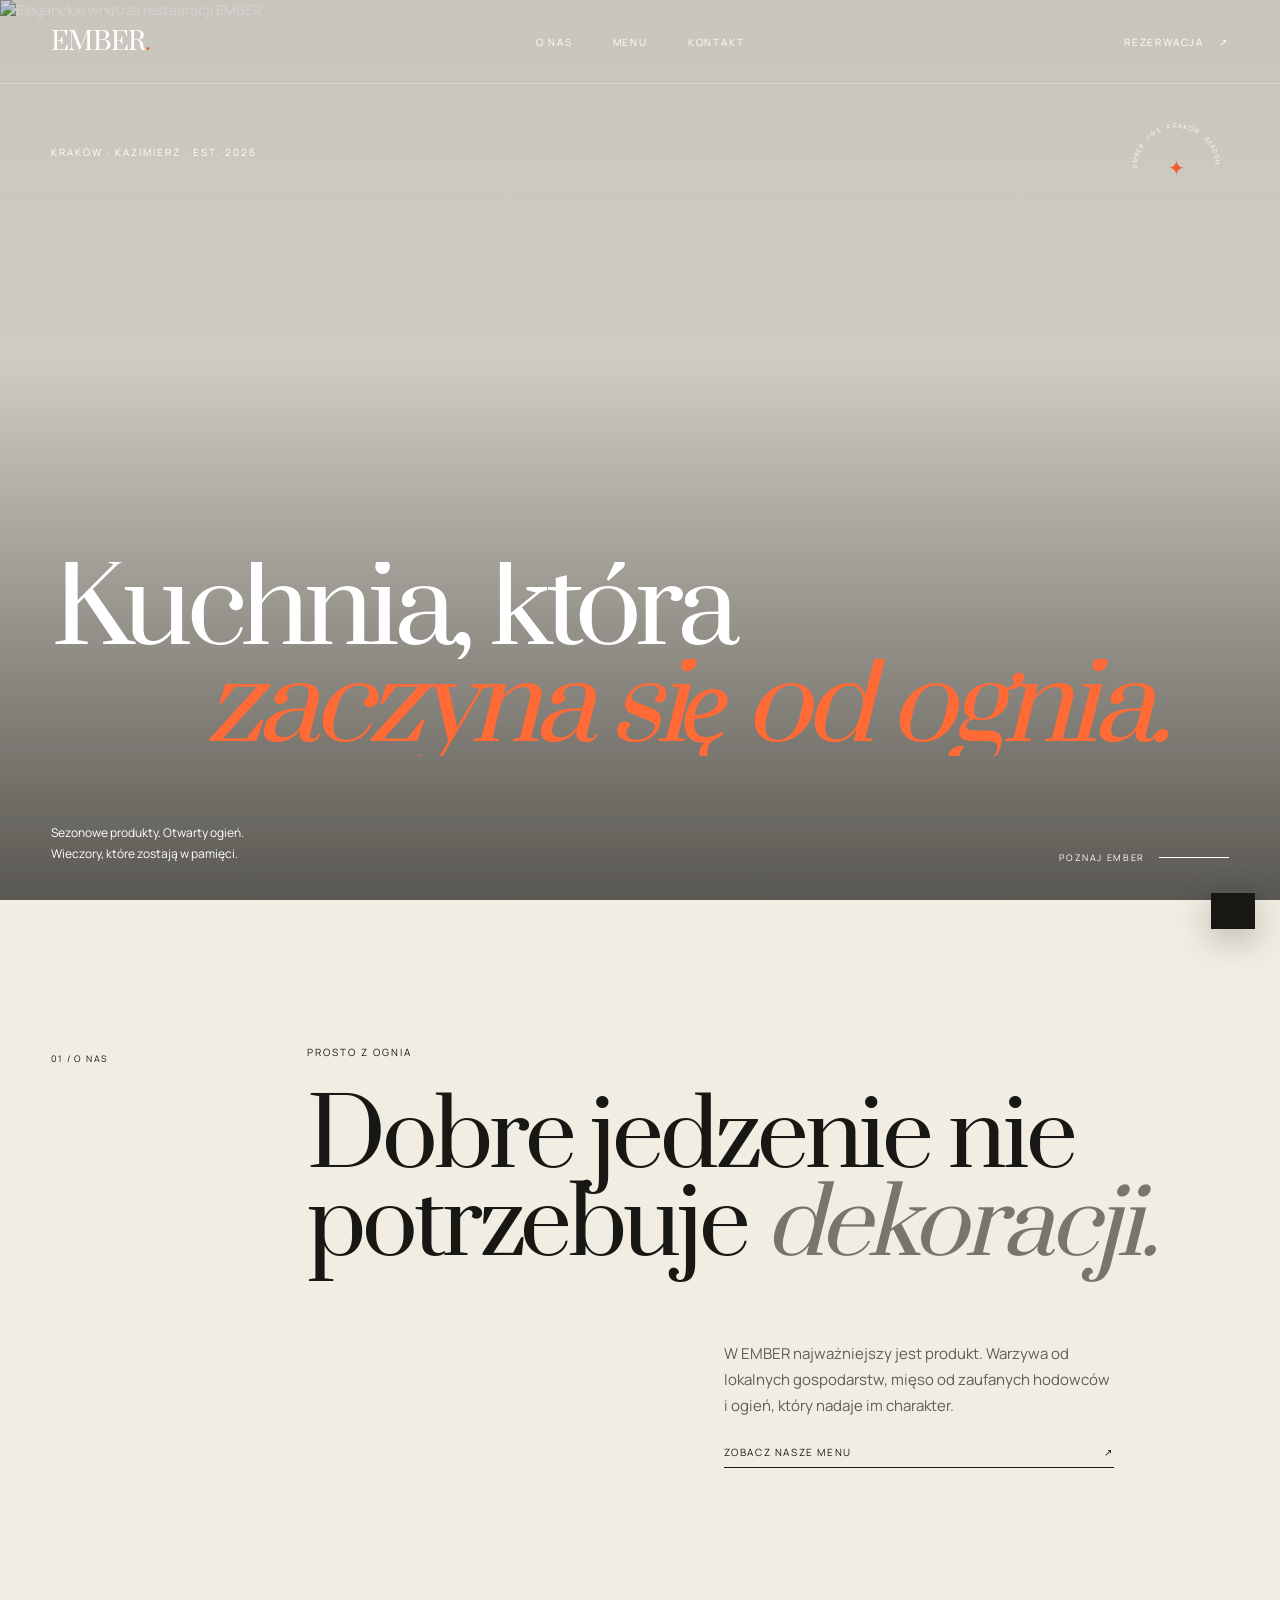
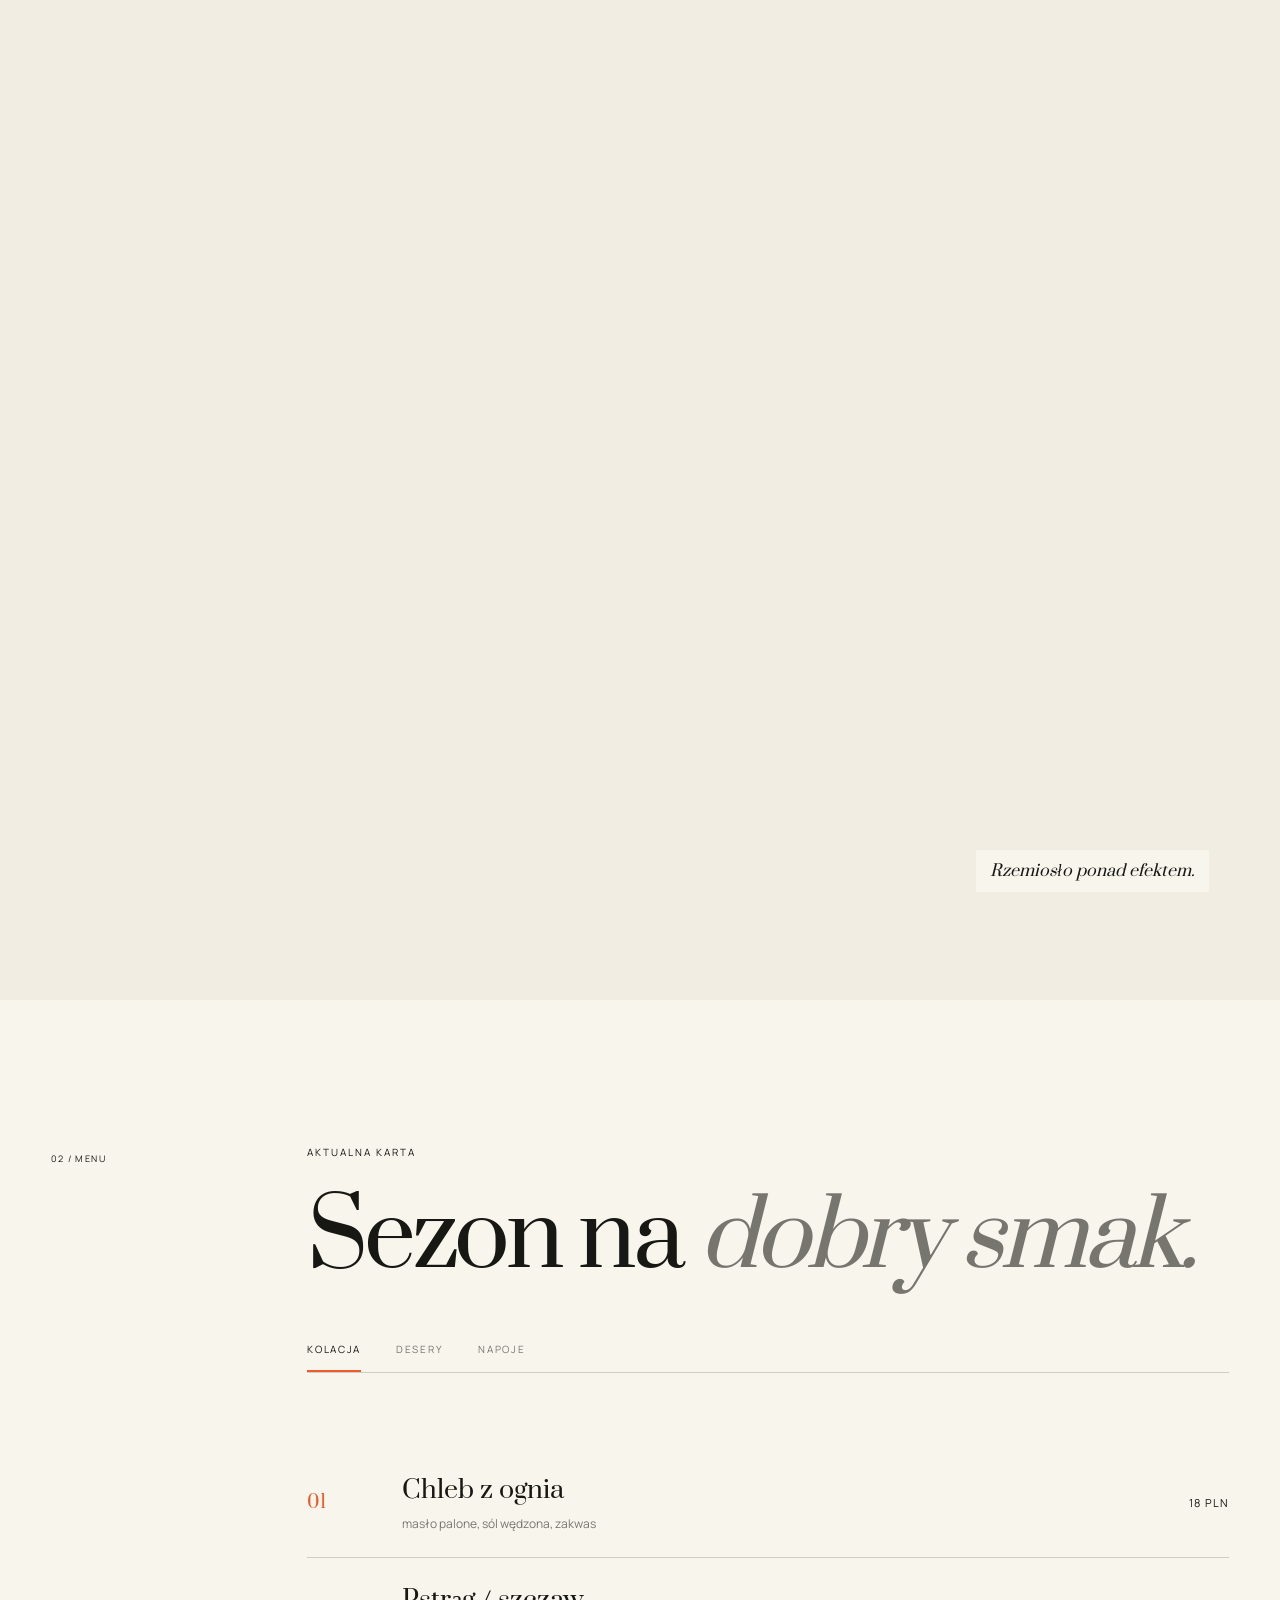
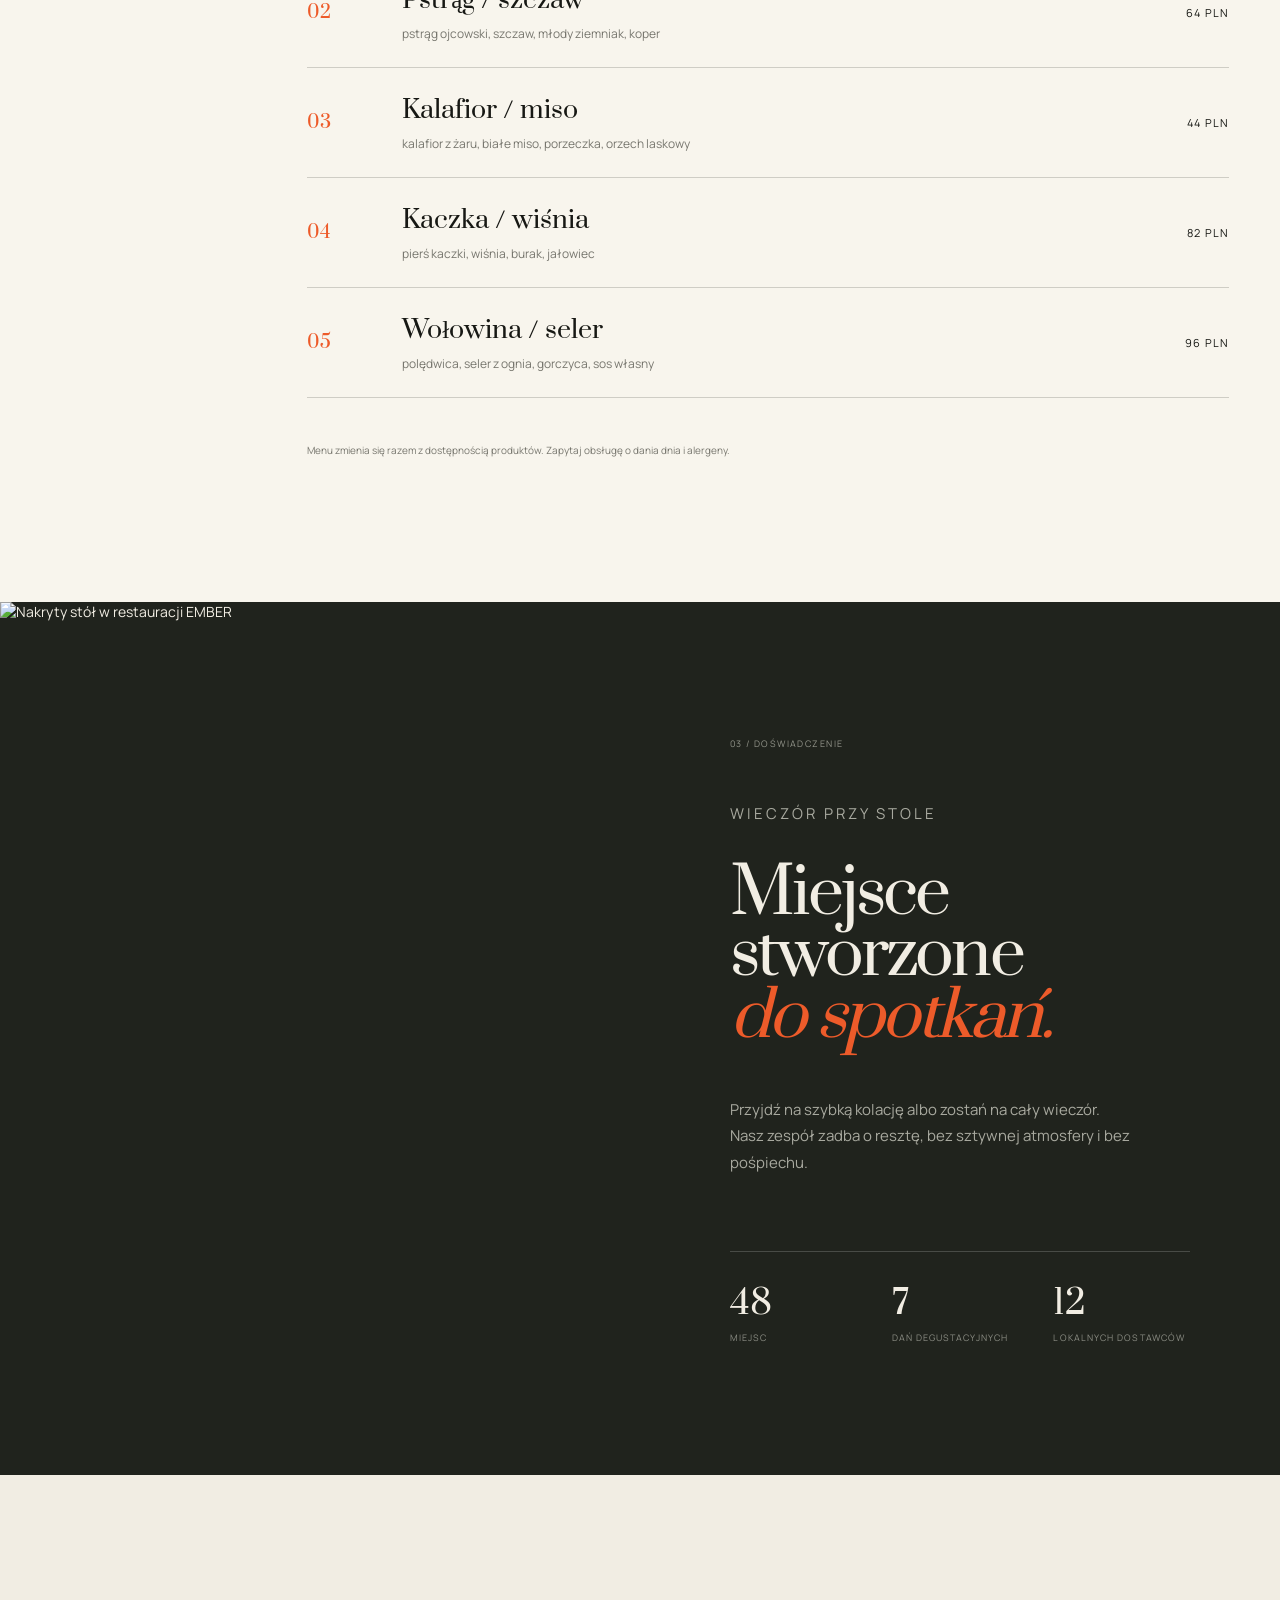
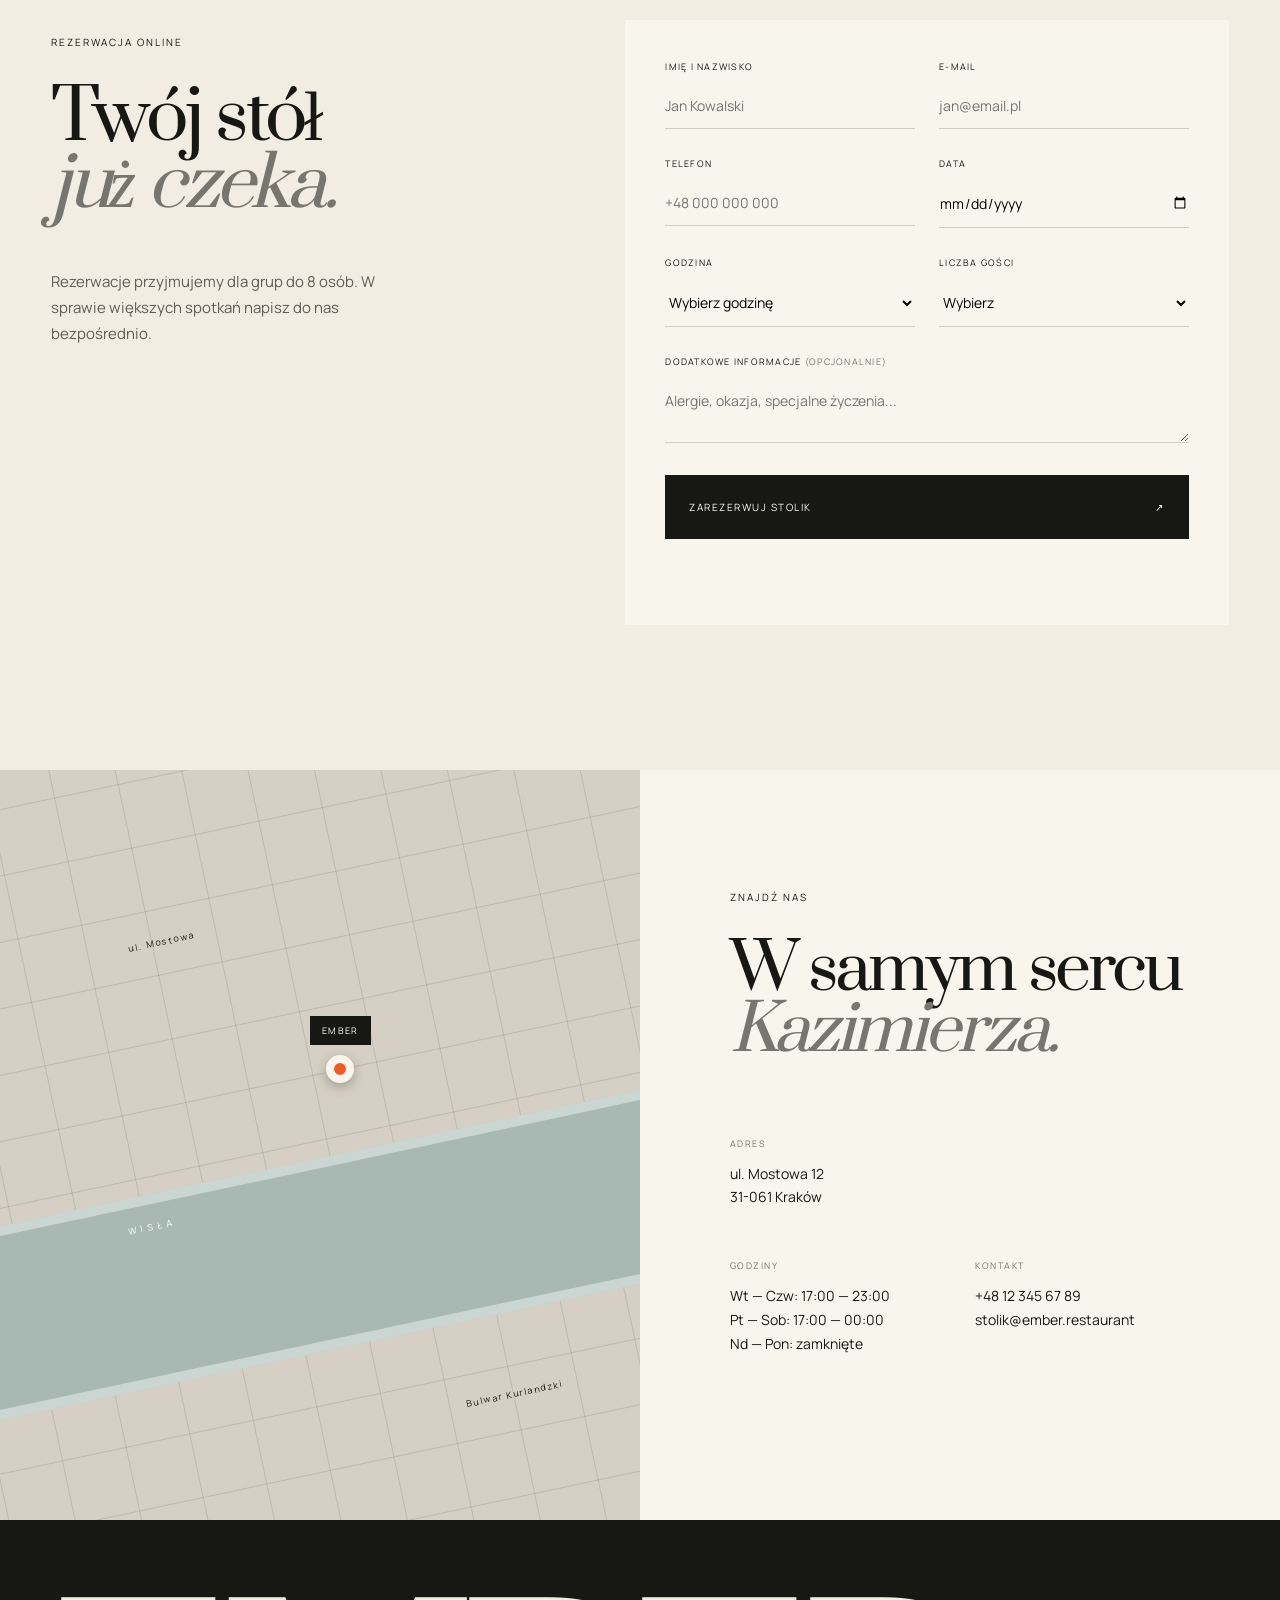
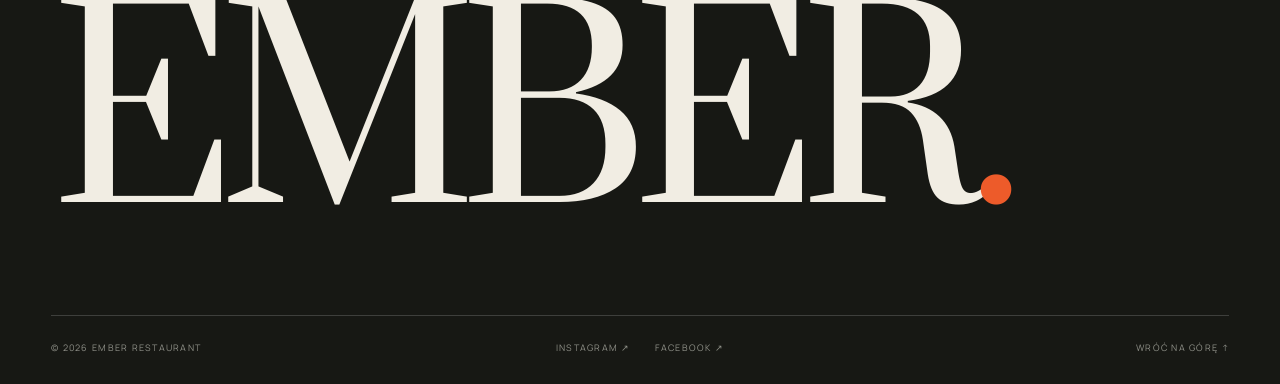
==== public/index.html @ 5e945187 "Build complete EMBER restaurant website Co-Authored-By: Devin AI <158243242+devin-ai-integration[bot" ====
<!doctype html>
<html lang="pl">
<head>
  <meta charset="UTF-8">
  <meta name="viewport" content="width=device-width, initial-scale=1.0">
  <meta name="description" content="EMBER, kuchnia żywego ognia w sercu Krakowa.">
  <title>EMBER | Kuchnia żywego ognia</title>
  <link rel="preconnect" href="https://fonts.googleapis.com">
  <link rel="preconnect" href="https://fonts.gstatic.com" crossorigin>
  <link href="https://fonts.googleapis.com/css2?family=Manrope:wght@300;400;500;600&family=Prata&display=swap" rel="stylesheet">
  <link rel="stylesheet" href="styles.css">
  <script src="app.js" defer></script>
</head>
<body>
  <div class="intro" aria-hidden="true"><span>EMBER</span><i></i></div>

  <header class="header">
    <a class="brand" href="#home">EMBER<span>.</span></a>
    <nav aria-label="Główna nawigacja">
      <a href="#story">O nas</a>
      <a href="#menu">Menu</a>
      <a href="#visit">Kontakt</a>
    </nav>
    <a class="header__cta" href="#booking">Rezerwacja <span>↗</span></a>
    <button class="menu-toggle" aria-label="Otwórz menu" aria-expanded="false"><i></i><i></i></button>
  </header>

  <main>
    <section class="hero" id="home">
      <img class="hero__image" src="https://images.unsplash.com/photo-1559339352-11d035aa65de?auto=format&fit=crop&w=2200&q=90" alt="Eleganckie wnętrze restauracji EMBER">
      <div class="hero__overlay"></div>
      <p class="hero__label reveal">Kraków · Kazimierz · Est. 2026</p>
      <div class="hero__title">
        <span class="hero__line"><span>Kuchnia, która</span></span>
        <span class="hero__line hero__line--accent"><span>zaczyna się od ognia.</span></span>
      </div>
      <div class="hero__footer">
        <p>Sezonowe produkty. Otwarty ogień.<br>Wieczory, które zostają w pamięci.</p>
        <a href="#story">Poznaj EMBER <i></i></a>
      </div>
      <div class="hero__seal"><span>✦</span><svg viewBox="0 0 120 120"><defs><path id="ring" d="M60 60m-45 0a45 45 0 1 1 90 0a45 45 0 1 1-90 0"/></defs><text><textPath href="#ring">EMBER · FIRE · KRAKÓW · SEASON · </textPath></text></svg></div>
    </section>

    <section class="statement section" id="story">
      <div class="section__number reveal">01 / O nas</div>
      <div class="statement__content">
        <p class="eyebrow reveal">Prosto z ognia</p>
        <h2 class="heading reveal">Dobre jedzenie nie<br>potrzebuje <em>dekoracji.</em></h2>
        <div class="statement__bottom reveal">
          <p>W EMBER najważniejszy jest produkt. Warzywa od lokalnych gospodarstw, mięso od zaufanych hodowców i ogień, który nadaje im charakter.</p>
          <a class="arrow-link" href="#menu">Zobacz nasze menu <span>↗</span></a>
        </div>
      </div>
    </section>

    <section class="feature-image">
      <img src="https://images.unsplash.com/photo-1577219491135-ce391730fb2c?auto=format&fit=crop&w=2200&q=90" alt="Szef kuchni EMBER przy pracy">
      <div class="feature-image__caption">Rzemiosło ponad efektem.</div>
    </section>

    <section class="menu-section section" id="menu">
      <div class="section__number reveal">02 / Menu</div>
      <div class="menu-section__head">
        <p class="eyebrow reveal">Aktualna karta</p>
        <h2 class="heading reveal">Sezon na <em>dobry smak.</em></h2>
        <div class="menu-tabs reveal" role="tablist">
          <button class="active" data-tab="dinner">Kolacja</button>
          <button data-tab="dessert">Desery</button>
          <button data-tab="drinks">Napoje</button>
        </div>
      </div>
      <div class="menu-list reveal" data-menu-list></div>
      <p class="menu-note reveal">Menu zmienia się razem z dostępnością produktów. Zapytaj obsługę o dania dnia i alergeny.</p>
    </section>

    <section class="experience">
      <div class="experience__image">
        <img src="https://images.unsplash.com/photo-1414235077428-338989a2e8c0?auto=format&fit=crop&w=1600&q=90" alt="Nakryty stół w restauracji EMBER">
      </div>
      <div class="experience__copy">
        <span class="section__number reveal">03 / Doświadczenie</span>
        <p class="eyebrow reveal">Wieczór przy stole</p>
        <h2 class="heading reveal">Miejsce stworzone<br><em>do spotkań.</em></h2>
        <p class="reveal">Przyjdź na szybką kolację albo zostań na cały wieczór. Nasz zespół zadba o resztę, bez sztywnej atmosfery i bez pośpiechu.</p>
        <div class="experience__facts reveal">
          <div><strong>48</strong><span>miejsc</span></div>
          <div><strong>7</strong><span>dań degustacyjnych</span></div>
          <div><strong>12</strong><span>lokalnych dostawców</span></div>
        </div>
      </div>
    </section>

    <section class="booking section" id="booking">
      <div class="booking__intro">
        <p class="eyebrow reveal">Rezerwacja online</p>
        <h2 class="heading reveal">Twój stół<br><em>już czeka.</em></h2>
        <p class="reveal">Rezerwacje przyjmujemy dla grup do 8 osób. W sprawie większych spotkań napisz do nas bezpośrednio.</p>
      </div>
      <form class="booking-form reveal" data-booking-form>
        <div class="field">
          <label for="name">Imię i nazwisko</label>
          <input id="name" name="name" type="text" minlength="2" required placeholder="Jan Kowalski">
        </div>
        <div class="field">
          <label for="email">E-mail</label>
          <input id="email" name="email" type="email" required placeholder="jan@email.pl">
        </div>
        <div class="field">
          <label for="phone">Telefon</label>
          <input id="phone" name="phone" type="tel" required placeholder="+48 000 000 000">
        </div>
        <div class="field">
          <label for="date">Data</label>
          <input id="date" name="date" type="date" required>
        </div>
        <div class="field">
          <label for="time">Godzina</label>
          <select id="time" name="time" required>
            <option value="">Wybierz godzinę</option>
            <option>17:00</option><option>18:00</option><option>19:00</option>
            <option>20:00</option><option>21:00</option><option>22:00</option>
          </select>
        </div>
        <div class="field">
          <label for="guests">Liczba gości</label>
          <select id="guests" name="guests" required>
            <option value="">Wybierz</option>
            <option value="1">1 osoba</option><option value="2">2 osoby</option>
            <option value="3">3 osoby</option><option value="4">4 osoby</option>
            <option value="5">5 osób</option><option value="6">6 osób</option>
            <option value="7">7 osób</option><option value="8">8 osób</option>
          </select>
        </div>
        <div class="field field--wide">
          <label for="notes">Dodatkowe informacje <span>(opcjonalnie)</span></label>
          <textarea id="notes" name="notes" rows="2" maxlength="500" placeholder="Alergie, okazja, specjalne życzenia..."></textarea>
        </div>
        <button class="submit-button" type="submit"><span>Zarezerwuj stolik</span><span>↗</span></button>
        <p class="form-status" role="status" data-form-status></p>
      </form>
    </section>

    <section class="visit" id="visit">
      <div class="visit__map">
        <div class="visit__map-grid"></div>
        <div class="pin"><span>EMBER</span><i></i></div>
        <span class="street street--one">ul. Mostowa</span>
        <span class="street street--two">Bulwar Kurlandzki</span>
        <span class="river">WISŁA</span>
      </div>
      <div class="visit__details">
        <p class="eyebrow">Znajdź nas</p>
        <h2 class="heading">W samym sercu<br><em>Kazimierza.</em></h2>
        <div class="visit__grid">
          <div><span>Adres</span><p>ul. Mostowa 12<br>31-061 Kraków</p></div>
          <div><span>Godziny</span><p>Wt — Czw: 17:00 — 23:00<br>Pt — Sob: 17:00 — 00:00<br>Nd — Pon: zamknięte</p></div>
          <div><span>Kontakt</span><p><a href="tel:+48123456789">+48 12 345 67 89</a><br><a href="mailto:stolik@ember.restaurant">stolik@ember.restaurant</a></p></div>
        </div>
      </div>
    </section>
  </main>

  <footer>
    <div class="footer__brand">EMBER<span>.</span></div>
    <div class="footer__line">
      <span>© 2026 EMBER Restaurant</span>
      <div><a href="#">Instagram ↗</a><a href="#">Facebook ↗</a></div>
      <a href="#home">Wróć na górę ↑</a>
    </div>
  </footer>

  <div class="toast" data-toast></div>
</body>
</html>
---- public/styles.css ----
:root{--ink:#171814;--cream:#f1ede3;--paper:#f8f5ed;--ember:#ed5b2a;--muted:#77766e;--line:rgba(23,24,20,.18);--serif:"Prata",Georgia,serif;--sans:"Manrope",Arial,sans-serif}
*{box-sizing:border-box}html{scroll-behavior:smooth}body{margin:0;background:var(--cream);color:var(--ink);font-family:var(--sans);font-size:14px;overflow-x:hidden}body.locked{overflow:hidden}a{color:inherit;text-decoration:none}img{display:block;width:100%;height:100%;object-fit:cover}button,input,select,textarea{font:inherit}.intro{position:fixed;z-index:1000;inset:0;display:grid;place-content:center;gap:24px;background:var(--ink);color:var(--cream);animation:introOut .9s 1.4s cubic-bezier(.77,0,.18,1) forwards}.intro span{font:72px var(--serif);letter-spacing:-.05em}.intro i{height:2px;background:rgba(255,255,255,.15);overflow:hidden}.intro i:after{content:"";display:block;width:100%;height:100%;background:var(--ember);animation:load 1.2s ease forwards}@keyframes load{from{transform:translateX(-100%)}}@keyframes introOut{to{visibility:hidden;transform:translateY(-100%)}}.header{position:absolute;z-index:20;top:0;left:0;right:0;height:84px;padding:0 4vw;display:grid;grid-template-columns:1fr auto 1fr;align-items:center;color:#fff;border-bottom:1px solid rgba(255,255,255,.25)}.brand{font:25px var(--serif);letter-spacing:-.03em}.brand span,.footer__brand span{color:var(--ember)}.header nav{display:flex;gap:40px}.header nav a,.header__cta{font-size:10px;text-transform:uppercase;letter-spacing:.18em}.header nav a{position:relative}.header nav a:after{content:"";position:absolute;left:0;right:100%;bottom:-7px;height:1px;background:#fff;transition:.3s}.header nav a:hover:after{right:0}.header__cta{justify-self:end;display:flex;gap:15px}.menu-toggle{display:none}.hero{position:relative;height:100svh;min-height:680px;color:#fff;overflow:hidden}.hero__image{position:absolute;inset:0;scale:1.05;animation:heroZoom 12s ease-out forwards}@keyframes heroZoom{to{scale:1}}.hero__overlay{position:absolute;inset:0;background:linear-gradient(180deg,rgba(15,14,10,.18),rgba(15,14,10,.15) 40%,rgba(15,14,10,.67))}.hero__label{position:absolute;top:135px;left:4vw;font-size:10px;text-transform:uppercase;letter-spacing:.2em}.hero__title{position:absolute;left:4vw;right:4vw;bottom:16vh;font:clamp(58px,8.6vw,138px)/.88 var(--serif);letter-spacing:-.055em}.hero__line{display:block;overflow:hidden}.hero__line span{display:block;transform:translateY(110%);animation:titleIn 1.1s 1.35s cubic-bezier(.16,1,.3,1) forwards}.hero__line:nth-child(2) span{animation-delay:1.5s}@keyframes titleIn{to{transform:translateY(0)}}.hero__line--accent{padding-left:12vw;color:#ff6a36;font-style:italic}.hero__footer{position:absolute;left:4vw;right:4vw;bottom:4vh;display:flex;justify-content:space-between;align-items:flex-end}.hero__footer p{margin:0;font-size:12px;line-height:1.7}.hero__footer a{display:flex;align-items:center;gap:14px;font-size:9px;text-transform:uppercase;letter-spacing:.18em}.hero__footer i{width:70px;height:1px;background:#fff}.hero__seal{position:absolute;top:115px;right:4vw;width:105px;height:105px;display:grid;place-items:center}.hero__seal svg{position:absolute;width:100%;height:100%;animation:spin 20s linear infinite}.hero__seal text{fill:#fff;font:7px var(--sans);letter-spacing:.18em}.hero__seal>span{color:var(--ember);font-size:20px}@keyframes spin{to{transform:rotate(360deg)}}.section{position:relative;padding:145px 4vw}.section__number{position:absolute;top:152px;left:4vw;font-size:9px;text-transform:uppercase;letter-spacing:.16em}.eyebrow{margin:0 0 35px;font-size:10px;text-transform:uppercase;letter-spacing:.2em}.heading{margin:0;font:400 clamp(50px,7.2vw,112px)/.96 var(--serif);letter-spacing:-.045em}.heading em{color:var(--muted);font-weight:400}.statement{min-height:800px}.statement__content{margin-left:20vw}.statement__bottom{width:390px;margin:70px 9vw 0 auto}.statement__bottom p,.booking__intro>p:last-child,.experience__copy>p{color:#5e5d56;font-size:15px;line-height:1.75}.arrow-link{margin-top:25px;padding-bottom:8px;display:flex;justify-content:space-between;font-size:10px;text-transform:uppercase;letter-spacing:.16em;border-bottom:1px solid}.feature-image{position:relative;height:90vh;min-height:650px;margin:0 4vw 90px 15vw;overflow:hidden}.feature-image img{height:110%;transform:translateY(-5%)}.feature-image__caption{position:absolute;right:20px;bottom:18px;padding:10px 14px;background:var(--paper);font:italic 16px var(--serif)}.menu-section{background:var(--paper)}.menu-section__head{margin-left:20vw}.menu-tabs{margin-top:60px;display:flex;gap:35px;border-bottom:1px solid var(--line)}.menu-tabs button{padding:0 0 14px;background:none;border:0;color:var(--muted);cursor:pointer;font-size:10px;text-transform:uppercase;letter-spacing:.17em;border-bottom:2px solid transparent}.menu-tabs button.active{color:var(--ink);border-color:var(--ember)}.menu-list{margin:75px 0 0 20vw}.menu-item{min-height:110px;padding:25px 0;display:grid;grid-template-columns:70px 1fr auto;gap:25px;align-items:center;border-bottom:1px solid var(--line)}.menu-item__number{color:var(--ember);font:18px var(--serif)}.menu-item h3{margin:0 0 8px;font:25px var(--serif);font-weight:400}.menu-item p{margin:0;color:var(--muted);font-size:12px}.menu-item__price{font-size:11px;letter-spacing:.1em}.menu-note{margin:45px 0 0 20vw;color:var(--muted);font-size:10px}.experience{display:grid;grid-template-columns:1fr 1fr;min-height:850px;background:#20231d;color:var(--cream)}.experience__image{min-height:750px}.experience__copy{position:relative;padding:130px 7vw}.experience__copy .section__number{position:static;margin-bottom:100px;color:#93958b}.experience__copy .heading{font-size:clamp(48px,5vw,78px)}.experience__copy .heading em{color:var(--ember)}.experience__copy>p{width:400px;margin-top:50px;color:#a8a99f}.experience__facts{margin-top:75px;display:grid;grid-template-columns:repeat(3,1fr);gap:25px;border-top:1px solid rgba(255,255,255,.18);padding-top:28px}.experience__facts strong{display:block;font:34px var(--serif)}.experience__facts span{color:#8b8d84;font-size:9px;text-transform:uppercase;letter-spacing:.12em}.booking{display:grid;grid-template-columns:.85fr 1.15fr;gap:10vw;background:var(--cream)}.booking__intro{padding-top:15px}.booking__intro .heading{font-size:clamp(52px,5.5vw,86px)}.booking__intro>p:last-child{width:340px;margin-top:50px}.booking-form{padding:40px;background:var(--paper);display:grid;grid-template-columns:1fr 1fr;gap:28px 24px}.field label{display:block;margin-bottom:10px;font-size:9px;text-transform:uppercase;letter-spacing:.14em}.field label span{color:var(--muted)}.field input,.field select,.field textarea{width:100%;padding:13px 0;background:transparent;border:0;border-bottom:1px solid var(--line);border-radius:0;outline:none}.field textarea{resize:vertical}.field input:focus,.field select:focus,.field textarea:focus{border-color:var(--ember)}.field--wide{grid-column:1/-1}.submit-button{grid-column:1/-1;height:64px;padding:0 24px;display:flex;align-items:center;justify-content:space-between;background:var(--ink);color:#fff;border:0;cursor:pointer;text-transform:uppercase;letter-spacing:.15em;font-size:10px;transition:.3s}.submit-button:hover{background:var(--ember)}.submit-button:disabled{opacity:.6;cursor:wait}.form-status{grid-column:1/-1;margin:0;min-height:18px;font-size:11px}.form-status.error{color:#b7291d}.form-status.success{color:#2f7651}.visit{display:grid;grid-template-columns:1fr 1fr;min-height:750px}.visit__map{position:relative;min-height:650px;overflow:hidden;background:#d5d0c3}.visit__map-grid{position:absolute;inset:-20%;transform:rotate(-12deg);background-image:linear-gradient(rgba(23,24,20,.12) 1px,transparent 1px),linear-gradient(90deg,rgba(23,24,20,.12) 1px,transparent 1px);background-size:65px 65px}.visit__map:after{content:"";position:absolute;width:180%;height:170px;left:-40%;top:52%;transform:rotate(-12deg);background:#a8b9b4;border-top:10px solid rgba(255,255,255,.4);border-bottom:10px solid rgba(255,255,255,.4)}.pin{position:absolute;z-index:2;top:38%;left:51%;display:grid;place-items:center}.pin i{width:28px;height:28px;background:var(--ember);border:8px solid var(--paper);border-radius:50%;box-shadow:0 4px 12px rgba(0,0,0,.25)}.pin span{position:absolute;bottom:38px;padding:8px 12px;background:var(--ink);color:#fff;font-size:9px;letter-spacing:.15em}.street,.river{position:absolute;z-index:1;font-size:9px;letter-spacing:.18em}.street--one{top:22%;left:20%;transform:rotate(-12deg)}.street--two{bottom:16%;right:12%;transform:rotate(-12deg)}.river{z-index:2;top:60%;left:20%;color:#fff;transform:rotate(-12deg);letter-spacing:.5em}.visit__details{padding:120px 7vw;background:var(--paper)}.visit__details .heading{font-size:clamp(48px,5vw,78px)}.visit__grid{margin-top:75px;display:grid;grid-template-columns:1fr 1fr;gap:50px 30px}.visit__grid>div:first-child{grid-column:1/-1}.visit__grid span{display:block;margin-bottom:12px;color:var(--muted);font-size:9px;text-transform:uppercase;letter-spacing:.17em}.visit__grid p{margin:0;line-height:1.7}.visit__grid a:hover{color:var(--ember)}footer{padding:100px 4vw 30px;background:var(--ink);color:var(--cream)}.footer__brand{font:clamp(100px,20vw,290px)/.8 var(--serif);letter-spacing:-.07em}.footer__line{margin-top:90px;padding-top:25px;display:grid;grid-template-columns:1fr 1fr 1fr;border-top:1px solid rgba(255,255,255,.17);color:#8f9088;font-size:9px;text-transform:uppercase;letter-spacing:.14em}.footer__line div{text-align:center}.footer__line div a{margin:0 12px}.footer__line>a{text-align:right}.footer__line a:hover{color:var(--ember)}.toast{position:fixed;z-index:50;right:25px;bottom:25px;max-width:370px;padding:18px 22px;background:var(--ink);color:#fff;transform:translateY(150%);transition:.4s;box-shadow:0 10px 35px rgba(0,0,0,.25)}.toast.show{transform:translateY(0)}.reveal{opacity:0;transform:translateY(30px);transition:opacity .8s,transform .8s cubic-bezier(.16,1,.3,1)}.reveal.visible{opacity:1;transform:none}
@media(max-width:900px){.header{height:70px;grid-template-columns:1fr auto}.header nav,.header__cta{display:none}.header nav.open{position:fixed;inset:0;display:flex;flex-direction:column;justify-content:center;align-items:center;gap:30px;background:var(--ink)}.header nav.open a{font:42px var(--serif);text-transform:none}.menu-toggle{position:absolute;top:14px;right:5vw;z-index:2;width:42px;height:42px;display:grid;place-content:center;gap:6px;color:#fff;background:rgba(0,0,0,.28);border:1px solid rgba(255,255,255,.8);border-radius:50%}.menu-toggle i{display:block;width:18px;height:1px;background:#fff}.hero__seal{display:none}.hero__title{bottom:19vh;font-size:12vw}.hero__line--accent{padding-left:0}.section{padding:110px 5vw}.section__number{top:115px;left:5vw}.statement__content,.menu-section__head{margin-left:0;padding-top:65px}.feature-image{height:72vh;margin:0 5vw 70px}.menu-list,.menu-note{margin-left:0}.experience{grid-template-columns:1fr}.experience__image{height:70vh;min-height:550px}.experience__copy{padding:100px 7vw}.booking{grid-template-columns:1fr}.booking-form{padding:30px}.visit{grid-template-columns:1fr}.visit__map{min-height:550px}.footer__line{grid-template-columns:1fr;gap:20px}.footer__line div,.footer__line>a{text-align:left}}@media(max-width:600px){.intro span{font-size:50px}.hero{min-height:650px}.hero__label{top:110px}.hero__title{right:20px;bottom:24vh;font-size:11vw;line-height:.95}.hero__line{overflow:visible}.hero__line span{white-space:normal}.hero__footer p{max-width:240px}.hero__footer a{display:none}.heading{font-size:13vw}.statement{min-height:720px}.statement__bottom{width:100%}.feature-image{min-height:500px}.menu-item{grid-template-columns:42px 1fr auto;gap:12px}.menu-item h3{font-size:19px}.menu-item p{font-size:10px}.experience__copy>p{width:100%}.experience__facts{gap:10px}.experience__facts strong{font-size:28px}.booking-form{grid-template-columns:1fr;padding:25px}.field--wide,.submit-button,.form-status{grid-column:auto}.visit__details{padding:90px 7vw}.visit__grid{grid-template-columns:1fr}.visit__grid>div:first-child{grid-column:auto}.footer__brand{font-size:24vw}}
@media(prefers-reduced-motion:reduce){*,*:before,*:after{scroll-behavior:auto!important;animation-duration:.01ms!important;animation-iteration-count:1!important;transition-duration:.01ms!important}}

@media(max-width:900px){
  body .header .menu-toggle{display:grid!important;position:absolute;top:14px;right:5vw;z-index:30}
}
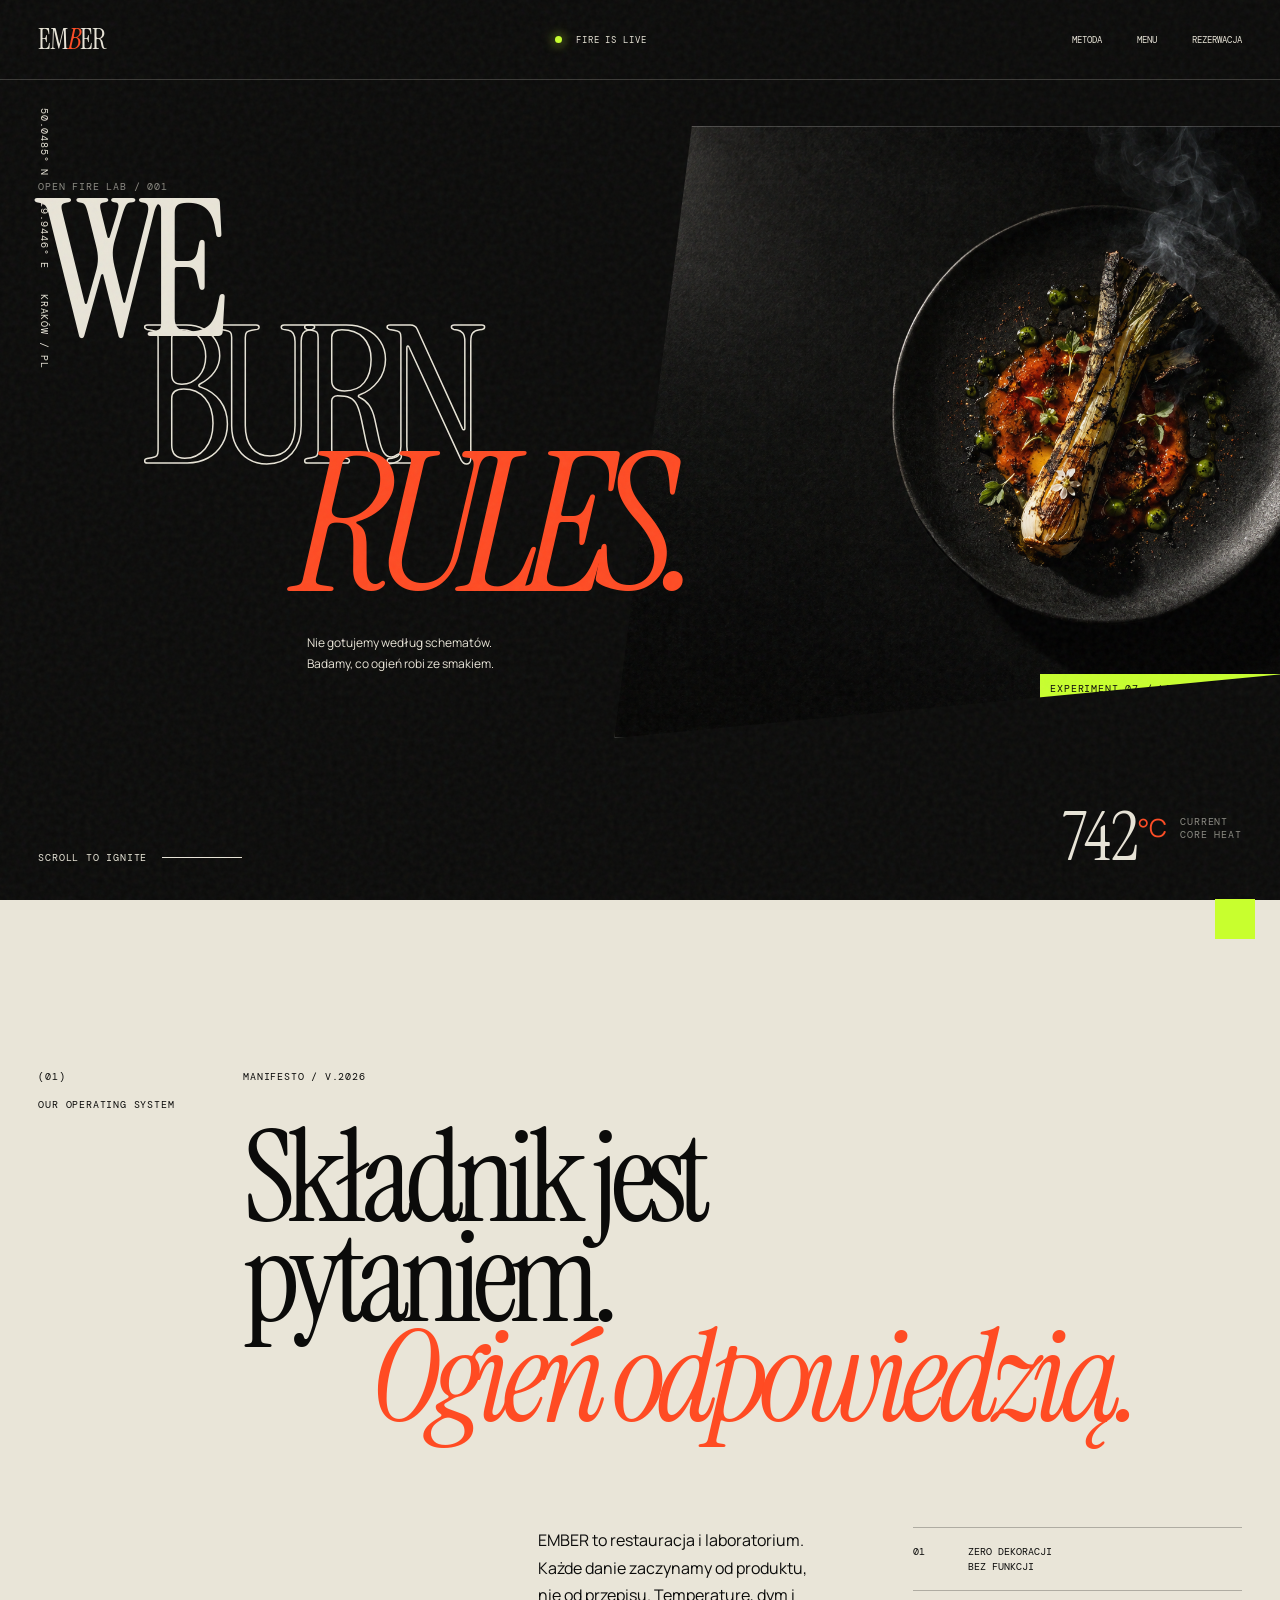
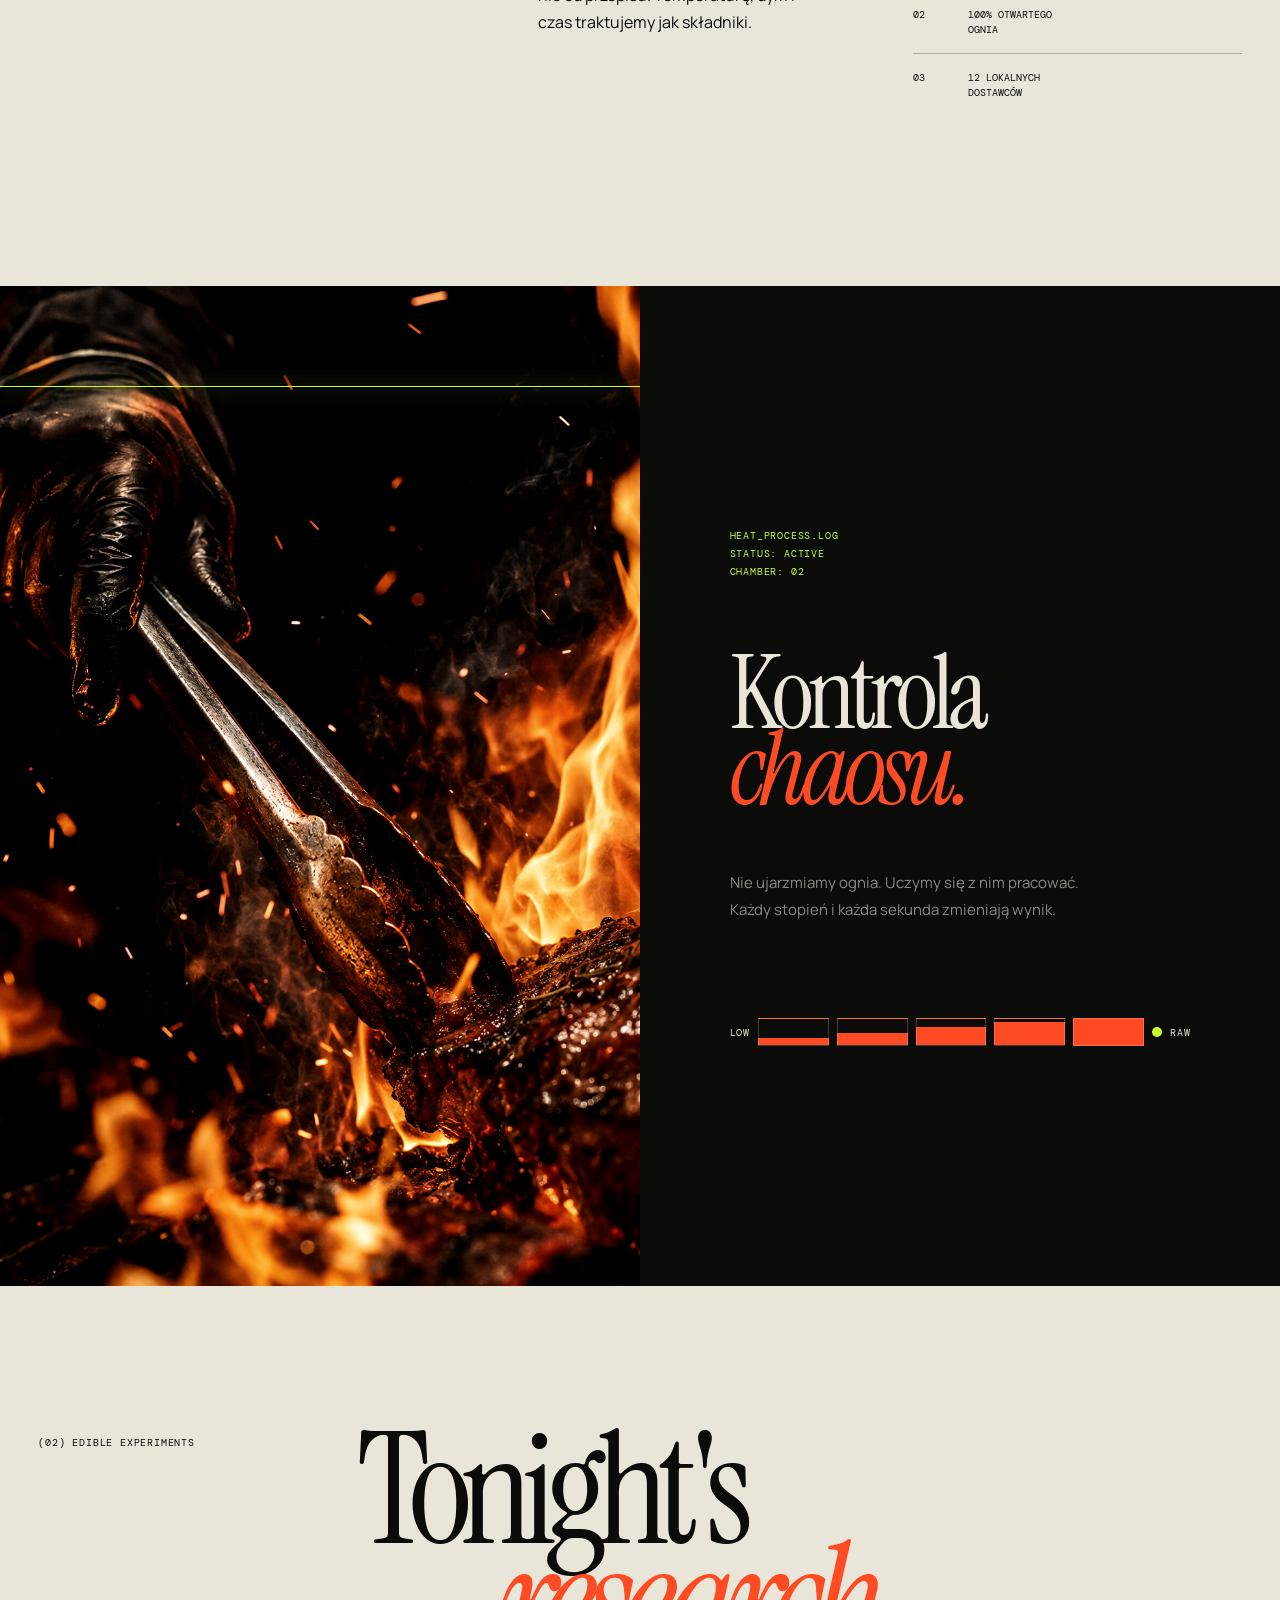
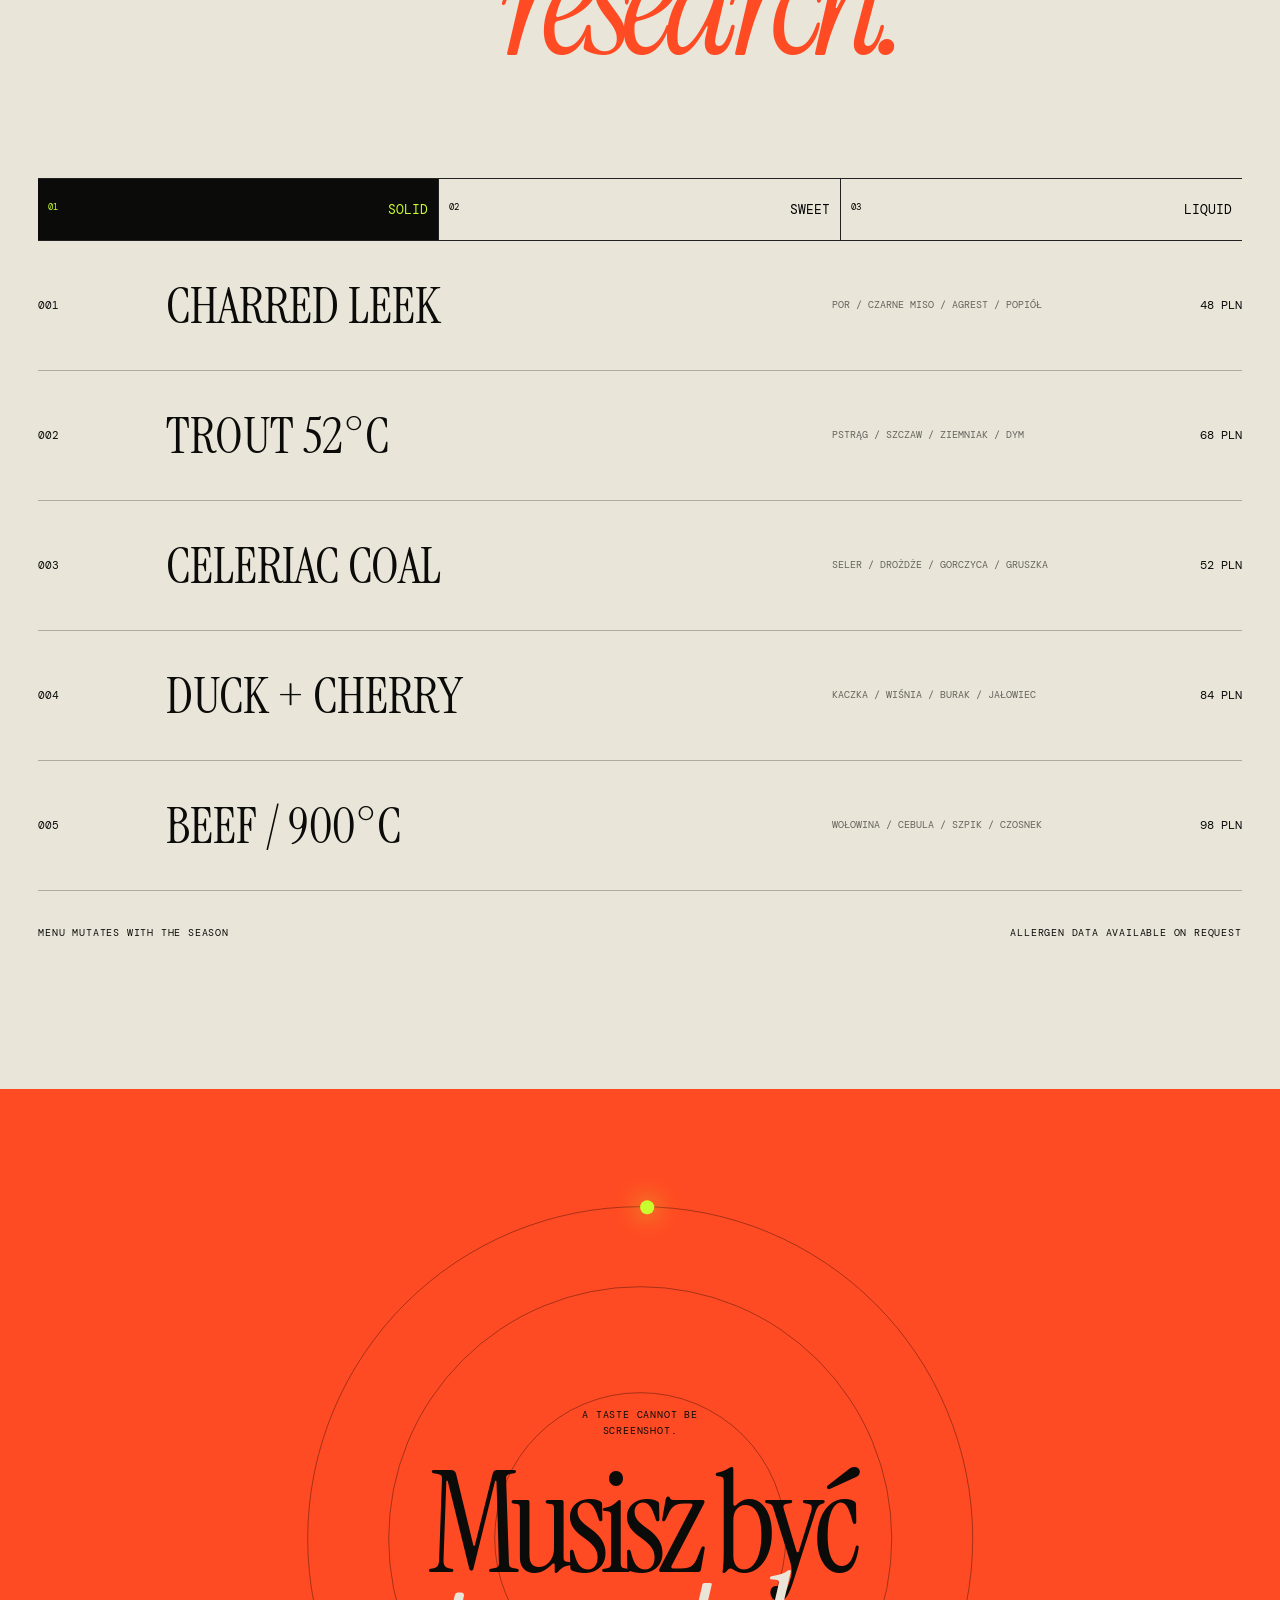
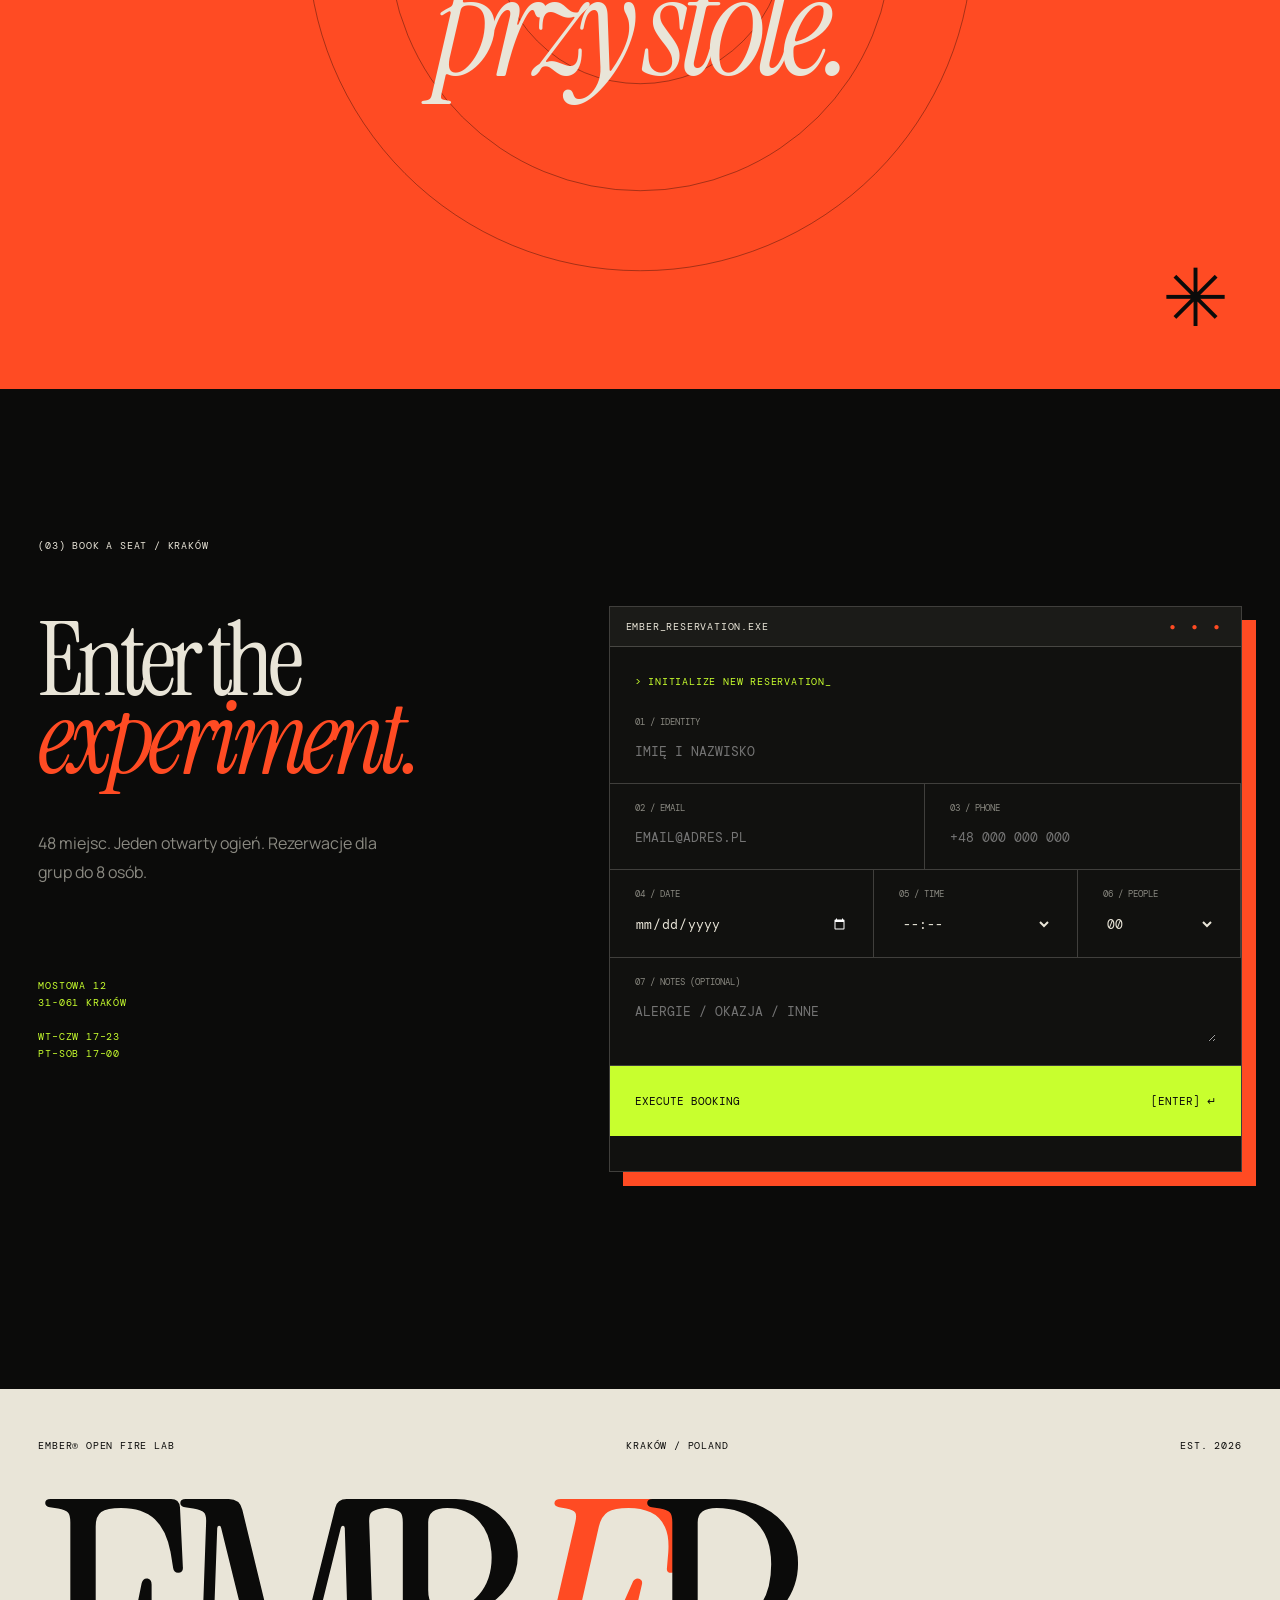
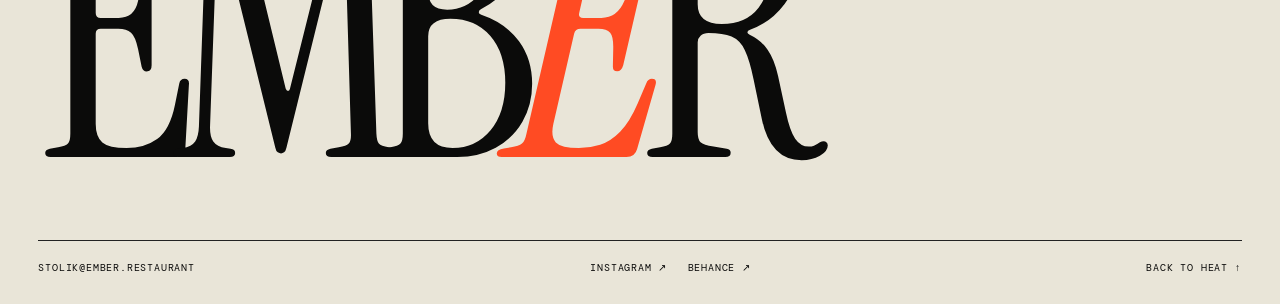
==== commit 28298311: "Redesign EMBER as an open fire lab Co-Authored-By: Devin AI <158243242+devin-ai-integration[bot]@use" ====
--- a/public/index.html
+++ b/public/index.html
@@ -3,172 +3,152 @@
 <head>
   <meta charset="UTF-8">
   <meta name="viewport" content="width=device-width, initial-scale=1.0">
-  <meta name="description" content="EMBER, kuchnia żywego ognia w sercu Krakowa.">
-  <title>EMBER | Kuchnia żywego ognia</title>
+  <meta name="description" content="EMBER, eksperymentalna kuchnia żywego ognia w Krakowie.">
+  <title>EMBER / Open Fire Lab</title>
   <link rel="preconnect" href="https://fonts.googleapis.com">
   <link rel="preconnect" href="https://fonts.gstatic.com" crossorigin>
-  <link href="https://fonts.googleapis.com/css2?family=Manrope:wght@300;400;500;600&family=Prata&display=swap" rel="stylesheet">
+  <link href="https://fonts.googleapis.com/css2?family=DM+Mono:wght@300;400&family=Instrument+Serif:ital@0;1&family=Manrope:wght@400;500;600&display=swap" rel="stylesheet">
   <link rel="stylesheet" href="styles.css">
   <script src="app.js" defer></script>
 </head>
 <body>
-  <div class="intro" aria-hidden="true"><span>EMBER</span><i></i></div>
+  <div class="boot" aria-hidden="true">
+    <div class="boot__top"><span>EMBER®</span><span>LOADING HEAT</span></div>
+    <strong data-boot-count>000</strong>
+    <div class="boot__bar"><i></i></div>
+  </div>
+  <div class="cursor" aria-hidden="true"><span>VIEW</span></div>
+  <div class="noise" aria-hidden="true"></div>
 
-  <header class="header">
-    <a class="brand" href="#home">EMBER<span>.</span></a>
-    <nav aria-label="Główna nawigacja">
-      <a href="#story">O nas</a>
-      <a href="#menu">Menu</a>
-      <a href="#visit">Kontakt</a>
+  <header class="nav">
+    <a class="nav__logo" href="#top">EM<span>B</span>ER</a>
+    <div class="nav__status"><i></i> FIRE IS LIVE</div>
+    <nav aria-label="Nawigacja">
+      <a href="#method">Metoda</a>
+      <a href="#experiments">Menu</a>
+      <a href="#reserve">Rezerwacja</a>
     </nav>
-    <a class="header__cta" href="#booking">Rezerwacja <span>↗</span></a>
-    <button class="menu-toggle" aria-label="Otwórz menu" aria-expanded="false"><i></i><i></i></button>
+    <button class="nav__toggle" aria-label="Otwórz menu" aria-expanded="false">MENU</button>
   </header>
 
   <main>
-    <section class="hero" id="home">
-      <img class="hero__image" src="https://images.unsplash.com/photo-1559339352-11d035aa65de?auto=format&fit=crop&w=2200&q=90" alt="Eleganckie wnętrze restauracji EMBER">
-      <div class="hero__overlay"></div>
-      <p class="hero__label reveal">Kraków · Kazimierz · Est. 2026</p>
-      <div class="hero__title">
-        <span class="hero__line"><span>Kuchnia, która</span></span>
-        <span class="hero__line hero__line--accent"><span>zaczyna się od ognia.</span></span>
+    <section class="hero" id="top">
+      <div class="hero__meta mono">
+        <span>50.0485° N</span><span>19.9446° E</span><span>KRAKÓW / PL</span>
       </div>
-      <div class="hero__footer">
-        <p>Sezonowe produkty. Otwarty ogień.<br>Wieczory, które zostają w pamięci.</p>
-        <a href="#story">Poznaj EMBER <i></i></a>
+      <div class="hero__copy">
+        <div class="hero__index mono">OPEN FIRE LAB / 001</div>
+        <h1>
+          <span class="word" data-parallax="-0.03">WE</span>
+          <span class="word word--outline" data-parallax="0.04">BURN</span>
+          <span class="word word--italic" data-parallax="-0.02">RULES.</span>
+        </h1>
+        <p>Nie gotujemy według schematów.<br>Badamy, co ogień robi ze smakiem.</p>
       </div>
-      <div class="hero__seal"><span>✦</span><svg viewBox="0 0 120 120"><defs><path id="ring" d="M60 60m-45 0a45 45 0 1 1 90 0a45 45 0 1 1-90 0"/></defs><text><textPath href="#ring">EMBER · FIRE · KRAKÓW · SEASON · </textPath></text></svg></div>
+      <figure class="hero__plate interactive">
+        <img src="hero-dish.webp" alt="Autorskie danie EMBER z opalanym porem">
+        <figcaption class="mono">EXPERIMENT 07 / LEEK / MISO / SMOKE</figcaption>
+      </figure>
+      <div class="hero__temperature">
+        <strong data-temp>742</strong><sup>°C</sup>
+        <span class="mono">CURRENT<br>CORE HEAT</span>
+      </div>
+      <a class="hero__scroll mono" href="#method">SCROLL TO IGNITE <i></i></a>
+      <div class="ticker" aria-hidden="true">
+        <div>RAW / FIRE / ACID / SMOKE / RAW / FIRE / ACID / SMOKE /&nbsp;</div>
+        <div>RAW / FIRE / ACID / SMOKE / RAW / FIRE / ACID / SMOKE /&nbsp;</div>
+      </div>
     </section>
 
-    <section class="statement section" id="story">
-      <div class="section__number reveal">01 / O nas</div>
-      <div class="statement__content">
-        <p class="eyebrow reveal">Prosto z ognia</p>
-        <h2 class="heading reveal">Dobre jedzenie nie<br>potrzebuje <em>dekoracji.</em></h2>
-        <div class="statement__bottom reveal">
-          <p>W EMBER najważniejszy jest produkt. Warzywa od lokalnych gospodarstw, mięso od zaufanych hodowców i ogień, który nadaje im charakter.</p>
-          <a class="arrow-link" href="#menu">Zobacz nasze menu <span>↗</span></a>
+    <section class="manifest" id="method">
+      <div class="manifest__side mono reveal">
+        <span>(01)</span>
+        <span>OUR OPERATING SYSTEM</span>
+      </div>
+      <div class="manifest__main">
+        <p class="mono reveal">MANIFESTO / V.2026</p>
+        <h2 class="reveal">Składnik jest<br>pytaniem.<br><em>Ogień odpowiedzią.</em></h2>
+        <div class="manifest__grid reveal">
+          <p>EMBER to restauracja i laboratorium. Każde danie zaczynamy od produktu, nie od przepisu. Temperaturę, dym i czas traktujemy jak składniki.</p>
+          <dl>
+            <div><dt>01</dt><dd>ZERO DEKORACJI<br>BEZ FUNKCJI</dd></div>
+            <div><dt>02</dt><dd>100% OTWARTEGO<br>OGNIA</dd></div>
+            <div><dt>03</dt><dd>12 LOKALNYCH<br>DOSTAWCÓW</dd></div>
+          </dl>
         </div>
       </div>
     </section>
 
-    <section class="feature-image">
-      <img src="https://images.unsplash.com/photo-1577219491135-ce391730fb2c?auto=format&fit=crop&w=2200&q=90" alt="Szef kuchni EMBER przy pracy">
-      <div class="feature-image__caption">Rzemiosło ponad efektem.</div>
-    </section>
-
-    <section class="menu-section section" id="menu">
-      <div class="section__number reveal">02 / Menu</div>
-      <div class="menu-section__head">
-        <p class="eyebrow reveal">Aktualna karta</p>
-        <h2 class="heading reveal">Sezon na <em>dobry smak.</em></h2>
-        <div class="menu-tabs reveal" role="tablist">
-          <button class="active" data-tab="dinner">Kolacja</button>
-          <button data-tab="dessert">Desery</button>
-          <button data-tab="drinks">Napoje</button>
-        </div>
+    <section class="process">
+      <div class="process__photo interactive reveal">
+        <img src="fire-process.webp" alt="Praca kucharza przy otwartym ogniu">
+        <div class="process__scan"></div>
       </div>
-      <div class="menu-list reveal" data-menu-list></div>
-      <p class="menu-note reveal">Menu zmienia się razem z dostępnością produktów. Zapytaj obsługę o dania dnia i alergeny.</p>
-    </section>
-
-    <section class="experience">
-      <div class="experience__image">
-        <img src="https://images.unsplash.com/photo-1414235077428-338989a2e8c0?auto=format&fit=crop&w=1600&q=90" alt="Nakryty stół w restauracji EMBER">
-      </div>
-      <div class="experience__copy">
-        <span class="section__number reveal">03 / Doświadczenie</span>
-        <p class="eyebrow reveal">Wieczór przy stole</p>
-        <h2 class="heading reveal">Miejsce stworzone<br><em>do spotkań.</em></h2>
-        <p class="reveal">Przyjdź na szybką kolację albo zostań na cały wieczór. Nasz zespół zadba o resztę, bez sztywnej atmosfery i bez pośpiechu.</p>
-        <div class="experience__facts reveal">
-          <div><strong>48</strong><span>miejsc</span></div>
-          <div><strong>7</strong><span>dań degustacyjnych</span></div>
-          <div><strong>12</strong><span>lokalnych dostawców</span></div>
+      <div class="process__copy">
+        <div class="process__code mono reveal">HEAT_PROCESS.LOG<br>STATUS: ACTIVE<br>CHAMBER: 02</div>
+        <h2 class="reveal">Kontrola<br><i>chaosu.</i></h2>
+        <p class="reveal">Nie ujarzmiamy ognia. Uczymy się z nim pracować. Każdy stopień i każda sekunda zmieniają wynik.</p>
+        <div class="process__gauge reveal">
+          <span class="mono">LOW</span><i></i><i></i><i></i><i></i><i></i><strong></strong><span class="mono">RAW</span>
         </div>
       </div>
     </section>
 
-    <section class="booking section" id="booking">
-      <div class="booking__intro">
-        <p class="eyebrow reveal">Rezerwacja online</p>
-        <h2 class="heading reveal">Twój stół<br><em>już czeka.</em></h2>
-        <p class="reveal">Rezerwacje przyjmujemy dla grup do 8 osób. W sprawie większych spotkań napisz do nas bezpośrednio.</p>
+    <section class="experiments" id="experiments">
+      <header class="experiments__header">
+        <div class="mono reveal">(02) EDIBLE EXPERIMENTS</div>
+        <h2 class="reveal">Tonight's<br><em>research.</em></h2>
+      </header>
+      <div class="lab-tabs reveal" role="tablist">
+        <button class="active" data-tab="dinner"><span>01</span> SOLID</button>
+        <button data-tab="dessert"><span>02</span> SWEET</button>
+        <button data-tab="drinks"><span>03</span> LIQUID</button>
       </div>
-      <form class="booking-form reveal" data-booking-form>
-        <div class="field">
-          <label for="name">Imię i nazwisko</label>
-          <input id="name" name="name" type="text" minlength="2" required placeholder="Jan Kowalski">
-        </div>
-        <div class="field">
-          <label for="email">E-mail</label>
-          <input id="email" name="email" type="email" required placeholder="jan@email.pl">
-        </div>
-        <div class="field">
-          <label for="phone">Telefon</label>
-          <input id="phone" name="phone" type="tel" required placeholder="+48 000 000 000">
-        </div>
-        <div class="field">
-          <label for="date">Data</label>
-          <input id="date" name="date" type="date" required>
-        </div>
-        <div class="field">
-          <label for="time">Godzina</label>
-          <select id="time" name="time" required>
-            <option value="">Wybierz godzinę</option>
-            <option>17:00</option><option>18:00</option><option>19:00</option>
-            <option>20:00</option><option>21:00</option><option>22:00</option>
-          </select>
-        </div>
-        <div class="field">
-          <label for="guests">Liczba gości</label>
-          <select id="guests" name="guests" required>
-            <option value="">Wybierz</option>
-            <option value="1">1 osoba</option><option value="2">2 osoby</option>
-            <option value="3">3 osoby</option><option value="4">4 osoby</option>
-            <option value="5">5 osób</option><option value="6">6 osób</option>
-            <option value="7">7 osób</option><option value="8">8 osób</option>
-          </select>
-        </div>
-        <div class="field field--wide">
-          <label for="notes">Dodatkowe informacje <span>(opcjonalnie)</span></label>
-          <textarea id="notes" name="notes" rows="2" maxlength="500" placeholder="Alergie, okazja, specjalne życzenia..."></textarea>
-        </div>
-        <button class="submit-button" type="submit"><span>Zarezerwuj stolik</span><span>↗</span></button>
-        <p class="form-status" role="status" data-form-status></p>
-      </form>
+      <div class="lab-menu" data-menu-list></div>
+      <div class="experiments__foot mono reveal">
+        <span>MENU MUTATES WITH THE SEASON</span><span>ALLERGEN DATA AVAILABLE ON REQUEST</span>
+      </div>
     </section>
 
-    <section class="visit" id="visit">
-      <div class="visit__map">
-        <div class="visit__map-grid"></div>
-        <div class="pin"><span>EMBER</span><i></i></div>
-        <span class="street street--one">ul. Mostowa</span>
-        <span class="street street--two">Bulwar Kurlandzki</span>
-        <span class="river">WISŁA</span>
+    <section class="interlude">
+      <div class="interlude__orb" data-orb><i></i></div>
+      <p class="mono">A TASTE CANNOT BE<br>SCREENSHOT.</p>
+      <h2>Musisz być<br><em>przy stole.</em></h2>
+      <span class="interlude__mark">✳</span>
+    </section>
+
+    <section class="reserve" id="reserve">
+      <div class="reserve__intro">
+        <div class="mono reveal">(03) BOOK A SEAT / KRAKÓW</div>
+        <h2 class="reveal">Enter the<br><em>experiment.</em></h2>
+        <p class="reveal">48 miejsc. Jeden otwarty ogień. Rezerwacje dla grup do 8 osób.</p>
+        <div class="reserve__address mono reveal">MOSTOWA 12<br>31-061 KRAKÓW<br><br>WT–CZW 17–23<br>PT–SOB 17–00</div>
       </div>
-      <div class="visit__details">
-        <p class="eyebrow">Znajdź nas</p>
-        <h2 class="heading">W samym sercu<br><em>Kazimierza.</em></h2>
-        <div class="visit__grid">
-          <div><span>Adres</span><p>ul. Mostowa 12<br>31-061 Kraków</p></div>
-          <div><span>Godziny</span><p>Wt — Czw: 17:00 — 23:00<br>Pt — Sob: 17:00 — 00:00<br>Nd — Pon: zamknięte</p></div>
-          <div><span>Kontakt</span><p><a href="tel:+48123456789">+48 12 345 67 89</a><br><a href="mailto:stolik@ember.restaurant">stolik@ember.restaurant</a></p></div>
+      <form class="terminal reveal" data-booking-form>
+        <div class="terminal__bar mono"><span>EMBER_RESERVATION.EXE</span><span>● ● ●</span></div>
+        <div class="terminal__line mono">&gt; INITIALIZE NEW RESERVATION_</div>
+        <label><span>01 / IDENTITY</span><input name="name" minlength="2" required placeholder="IMIĘ I NAZWISKO"></label>
+        <div class="terminal__two">
+          <label><span>02 / EMAIL</span><input name="email" type="email" required placeholder="EMAIL@ADRES.PL"></label>
+          <label><span>03 / PHONE</span><input name="phone" type="tel" required placeholder="+48 000 000 000"></label>
         </div>
-      </div>
+        <div class="terminal__three">
+          <label><span>04 / DATE</span><input id="date" name="date" type="date" required></label>
+          <label><span>05 / TIME</span><select name="time" required><option value="">--:--</option><option>17:00</option><option>18:00</option><option>19:00</option><option>20:00</option><option>21:00</option><option>22:00</option></select></label>
+          <label><span>06 / PEOPLE</span><select name="guests" required><option value="">00</option><option value="1">01</option><option value="2">02</option><option value="3">03</option><option value="4">04</option><option value="5">05</option><option value="6">06</option><option value="7">07</option><option value="8">08</option></select></label>
+        </div>
+        <label><span>07 / NOTES (OPTIONAL)</span><textarea name="notes" maxlength="500" rows="2" placeholder="ALERGIE / OKAZJA / INNE"></textarea></label>
+        <button type="submit"><span>EXECUTE BOOKING</span><span>[ENTER] ↵</span></button>
+        <p class="form-status mono" data-form-status></p>
+      </form>
     </section>
   </main>
 
   <footer>
-    <div class="footer__brand">EMBER<span>.</span></div>
-    <div class="footer__line">
-      <span>© 2026 EMBER Restaurant</span>
-      <div><a href="#">Instagram ↗</a><a href="#">Facebook ↗</a></div>
-      <a href="#home">Wróć na górę ↑</a>
-    </div>
+    <div class="footer__top mono"><span>EMBER® OPEN FIRE LAB</span><span>KRAKÓW / POLAND</span><span>EST. 2026</span></div>
+    <div class="footer__word">EMB<span>E</span>R</div>
+    <div class="footer__bottom mono"><span>STOLIK@EMBER.RESTAURANT</span><span>INSTAGRAM ↗ &nbsp; BEHANCE ↗</span><a href="#top">BACK TO HEAT ↑</a></div>
   </footer>
-
-  <div class="toast" data-toast></div>
+  <div class="toast mono" data-toast></div>
 </body>
 </html>
--- a/public/styles.css
+++ b/public/styles.css
@@ -1,8 +1,5 @@
-:root{--ink:#171814;--cream:#f1ede3;--paper:#f8f5ed;--ember:#ed5b2a;--muted:#77766e;--line:rgba(23,24,20,.18);--serif:"Prata",Georgia,serif;--sans:"Manrope",Arial,sans-serif}
-*{box-sizing:border-box}html{scroll-behavior:smooth}body{margin:0;background:var(--cream);color:var(--ink);font-family:var(--sans);font-size:14px;overflow-x:hidden}body.locked{overflow:hidden}a{color:inherit;text-decoration:none}img{display:block;width:100%;height:100%;object-fit:cover}button,input,select,textarea{font:inherit}.intro{position:fixed;z-index:1000;inset:0;display:grid;place-content:center;gap:24px;background:var(--ink);color:var(--cream);animation:introOut .9s 1.4s cubic-bezier(.77,0,.18,1) forwards}.intro span{font:72px var(--serif);letter-spacing:-.05em}.intro i{height:2px;background:rgba(255,255,255,.15);overflow:hidden}.intro i:after{content:"";display:block;width:100%;height:100%;background:var(--ember);animation:load 1.2s ease forwards}@keyframes load{from{transform:translateX(-100%)}}@keyframes introOut{to{visibility:hidden;transform:translateY(-100%)}}.header{position:absolute;z-index:20;top:0;left:0;right:0;height:84px;padding:0 4vw;display:grid;grid-template-columns:1fr auto 1fr;align-items:center;color:#fff;border-bottom:1px solid rgba(255,255,255,.25)}.brand{font:25px var(--serif);letter-spacing:-.03em}.brand span,.footer__brand span{color:var(--ember)}.header nav{display:flex;gap:40px}.header nav a,.header__cta{font-size:10px;text-transform:uppercase;letter-spacing:.18em}.header nav a{position:relative}.header nav a:after{content:"";position:absolute;left:0;right:100%;bottom:-7px;height:1px;background:#fff;transition:.3s}.header nav a:hover:after{right:0}.header__cta{justify-self:end;display:flex;gap:15px}.menu-toggle{display:none}.hero{position:relative;height:100svh;min-height:680px;color:#fff;overflow:hidden}.hero__image{position:absolute;inset:0;scale:1.05;animation:heroZoom 12s ease-out forwards}@keyframes heroZoom{to{scale:1}}.hero__overlay{position:absolute;inset:0;background:linear-gradient(180deg,rgba(15,14,10,.18),rgba(15,14,10,.15) 40%,rgba(15,14,10,.67))}.hero__label{position:absolute;top:135px;left:4vw;font-size:10px;text-transform:uppercase;letter-spacing:.2em}.hero__title{position:absolute;left:4vw;right:4vw;bottom:16vh;font:clamp(58px,8.6vw,138px)/.88 var(--serif);letter-spacing:-.055em}.hero__line{display:block;overflow:hidden}.hero__line span{display:block;transform:translateY(110%);animation:titleIn 1.1s 1.35s cubic-bezier(.16,1,.3,1) forwards}.hero__line:nth-child(2) span{animation-delay:1.5s}@keyframes titleIn{to{transform:translateY(0)}}.hero__line--accent{padding-left:12vw;color:#ff6a36;font-style:italic}.hero__footer{position:absolute;left:4vw;right:4vw;bottom:4vh;display:flex;justify-content:space-between;align-items:flex-end}.hero__footer p{margin:0;font-size:12px;line-height:1.7}.hero__footer a{display:flex;align-items:center;gap:14px;font-size:9px;text-transform:uppercase;letter-spacing:.18em}.hero__footer i{width:70px;height:1px;background:#fff}.hero__seal{position:absolute;top:115px;right:4vw;width:105px;height:105px;display:grid;place-items:center}.hero__seal svg{position:absolute;width:100%;height:100%;animation:spin 20s linear infinite}.hero__seal text{fill:#fff;font:7px var(--sans);letter-spacing:.18em}.hero__seal>span{color:var(--ember);font-size:20px}@keyframes spin{to{transform:rotate(360deg)}}.section{position:relative;padding:145px 4vw}.section__number{position:absolute;top:152px;left:4vw;font-size:9px;text-transform:uppercase;letter-spacing:.16em}.eyebrow{margin:0 0 35px;font-size:10px;text-transform:uppercase;letter-spacing:.2em}.heading{margin:0;font:400 clamp(50px,7.2vw,112px)/.96 var(--serif);letter-spacing:-.045em}.heading em{color:var(--muted);font-weight:400}.statement{min-height:800px}.statement__content{margin-left:20vw}.statement__bottom{width:390px;margin:70px 9vw 0 auto}.statement__bottom p,.booking__intro>p:last-child,.experience__copy>p{color:#5e5d56;font-size:15px;line-height:1.75}.arrow-link{margin-top:25px;padding-bottom:8px;display:flex;justify-content:space-between;font-size:10px;text-transform:uppercase;letter-spacing:.16em;border-bottom:1px solid}.feature-image{position:relative;height:90vh;min-height:650px;margin:0 4vw 90px 15vw;overflow:hidden}.feature-image img{height:110%;transform:translateY(-5%)}.feature-image__caption{position:absolute;right:20px;bottom:18px;padding:10px 14px;background:var(--paper);font:italic 16px var(--serif)}.menu-section{background:var(--paper)}.menu-section__head{margin-left:20vw}.menu-tabs{margin-top:60px;display:flex;gap:35px;border-bottom:1px solid var(--line)}.menu-tabs button{padding:0 0 14px;background:none;border:0;color:var(--muted);cursor:pointer;font-size:10px;text-transform:uppercase;letter-spacing:.17em;border-bottom:2px solid transparent}.menu-tabs button.active{color:var(--ink);border-color:var(--ember)}.menu-list{margin:75px 0 0 20vw}.menu-item{min-height:110px;padding:25px 0;display:grid;grid-template-columns:70px 1fr auto;gap:25px;align-items:center;border-bottom:1px solid var(--line)}.menu-item__number{color:var(--ember);font:18px var(--serif)}.menu-item h3{margin:0 0 8px;font:25px var(--serif);font-weight:400}.menu-item p{margin:0;color:var(--muted);font-size:12px}.menu-item__price{font-size:11px;letter-spacing:.1em}.menu-note{margin:45px 0 0 20vw;color:var(--muted);font-size:10px}.experience{display:grid;grid-template-columns:1fr 1fr;min-height:850px;background:#20231d;color:var(--cream)}.experience__image{min-height:750px}.experience__copy{position:relative;padding:130px 7vw}.experience__copy .section__number{position:static;margin-bottom:100px;color:#93958b}.experience__copy .heading{font-size:clamp(48px,5vw,78px)}.experience__copy .heading em{color:var(--ember)}.experience__copy>p{width:400px;margin-top:50px;color:#a8a99f}.experience__facts{margin-top:75px;display:grid;grid-template-columns:repeat(3,1fr);gap:25px;border-top:1px solid rgba(255,255,255,.18);padding-top:28px}.experience__facts strong{display:block;font:34px var(--serif)}.experience__facts span{color:#8b8d84;font-size:9px;text-transform:uppercase;letter-spacing:.12em}.booking{display:grid;grid-template-columns:.85fr 1.15fr;gap:10vw;background:var(--cream)}.booking__intro{padding-top:15px}.booking__intro .heading{font-size:clamp(52px,5.5vw,86px)}.booking__intro>p:last-child{width:340px;margin-top:50px}.booking-form{padding:40px;background:var(--paper);display:grid;grid-template-columns:1fr 1fr;gap:28px 24px}.field label{display:block;margin-bottom:10px;font-size:9px;text-transform:uppercase;letter-spacing:.14em}.field label span{color:var(--muted)}.field input,.field select,.field textarea{width:100%;padding:13px 0;background:transparent;border:0;border-bottom:1px solid var(--line);border-radius:0;outline:none}.field textarea{resize:vertical}.field input:focus,.field select:focus,.field textarea:focus{border-color:var(--ember)}.field--wide{grid-column:1/-1}.submit-button{grid-column:1/-1;height:64px;padding:0 24px;display:flex;align-items:center;justify-content:space-between;background:var(--ink);color:#fff;border:0;cursor:pointer;text-transform:uppercase;letter-spacing:.15em;font-size:10px;transition:.3s}.submit-button:hover{background:var(--ember)}.submit-button:disabled{opacity:.6;cursor:wait}.form-status{grid-column:1/-1;margin:0;min-height:18px;font-size:11px}.form-status.error{color:#b7291d}.form-status.success{color:#2f7651}.visit{display:grid;grid-template-columns:1fr 1fr;min-height:750px}.visit__map{position:relative;min-height:650px;overflow:hidden;background:#d5d0c3}.visit__map-grid{position:absolute;inset:-20%;transform:rotate(-12deg);background-image:linear-gradient(rgba(23,24,20,.12) 1px,transparent 1px),linear-gradient(90deg,rgba(23,24,20,.12) 1px,transparent 1px);background-size:65px 65px}.visit__map:after{content:"";position:absolute;width:180%;height:170px;left:-40%;top:52%;transform:rotate(-12deg);background:#a8b9b4;border-top:10px solid rgba(255,255,255,.4);border-bottom:10px solid rgba(255,255,255,.4)}.pin{position:absolute;z-index:2;top:38%;left:51%;display:grid;place-items:center}.pin i{width:28px;height:28px;background:var(--ember);border:8px solid var(--paper);border-radius:50%;box-shadow:0 4px 12px rgba(0,0,0,.25)}.pin span{position:absolute;bottom:38px;padding:8px 12px;background:var(--ink);color:#fff;font-size:9px;letter-spacing:.15em}.street,.river{position:absolute;z-index:1;font-size:9px;letter-spacing:.18em}.street--one{top:22%;left:20%;transform:rotate(-12deg)}.street--two{bottom:16%;right:12%;transform:rotate(-12deg)}.river{z-index:2;top:60%;left:20%;color:#fff;transform:rotate(-12deg);letter-spacing:.5em}.visit__details{padding:120px 7vw;background:var(--paper)}.visit__details .heading{font-size:clamp(48px,5vw,78px)}.visit__grid{margin-top:75px;display:grid;grid-template-columns:1fr 1fr;gap:50px 30px}.visit__grid>div:first-child{grid-column:1/-1}.visit__grid span{display:block;margin-bottom:12px;color:var(--muted);font-size:9px;text-transform:uppercase;letter-spacing:.17em}.visit__grid p{margin:0;line-height:1.7}.visit__grid a:hover{color:var(--ember)}footer{padding:100px 4vw 30px;background:var(--ink);color:var(--cream)}.footer__brand{font:clamp(100px,20vw,290px)/.8 var(--serif);letter-spacing:-.07em}.footer__line{margin-top:90px;padding-top:25px;display:grid;grid-template-columns:1fr 1fr 1fr;border-top:1px solid rgba(255,255,255,.17);color:#8f9088;font-size:9px;text-transform:uppercase;letter-spacing:.14em}.footer__line div{text-align:center}.footer__line div a{margin:0 12px}.footer__line>a{text-align:right}.footer__line a:hover{color:var(--ember)}.toast{position:fixed;z-index:50;right:25px;bottom:25px;max-width:370px;padding:18px 22px;background:var(--ink);color:#fff;transform:translateY(150%);transition:.4s;box-shadow:0 10px 35px rgba(0,0,0,.25)}.toast.show{transform:translateY(0)}.reveal{opacity:0;transform:translateY(30px);transition:opacity .8s,transform .8s cubic-bezier(.16,1,.3,1)}.reveal.visible{opacity:1;transform:none}
-@media(max-width:900px){.header{height:70px;grid-template-columns:1fr auto}.header nav,.header__cta{display:none}.header nav.open{position:fixed;inset:0;display:flex;flex-direction:column;justify-content:center;align-items:center;gap:30px;background:var(--ink)}.header nav.open a{font:42px var(--serif);text-transform:none}.menu-toggle{position:absolute;top:14px;right:5vw;z-index:2;width:42px;height:42px;display:grid;place-content:center;gap:6px;color:#fff;background:rgba(0,0,0,.28);border:1px solid rgba(255,255,255,.8);border-radius:50%}.menu-toggle i{display:block;width:18px;height:1px;background:#fff}.hero__seal{display:none}.hero__title{bottom:19vh;font-size:12vw}.hero__line--accent{padding-left:0}.section{padding:110px 5vw}.section__number{top:115px;left:5vw}.statement__content,.menu-section__head{margin-left:0;padding-top:65px}.feature-image{height:72vh;margin:0 5vw 70px}.menu-list,.menu-note{margin-left:0}.experience{grid-template-columns:1fr}.experience__image{height:70vh;min-height:550px}.experience__copy{padding:100px 7vw}.booking{grid-template-columns:1fr}.booking-form{padding:30px}.visit{grid-template-columns:1fr}.visit__map{min-height:550px}.footer__line{grid-template-columns:1fr;gap:20px}.footer__line div,.footer__line>a{text-align:left}}@media(max-width:600px){.intro span{font-size:50px}.hero{min-height:650px}.hero__label{top:110px}.hero__title{right:20px;bottom:24vh;font-size:11vw;line-height:.95}.hero__line{overflow:visible}.hero__line span{white-space:normal}.hero__footer p{max-width:240px}.hero__footer a{display:none}.heading{font-size:13vw}.statement{min-height:720px}.statement__bottom{width:100%}.feature-image{min-height:500px}.menu-item{grid-template-columns:42px 1fr auto;gap:12px}.menu-item h3{font-size:19px}.menu-item p{font-size:10px}.experience__copy>p{width:100%}.experience__facts{gap:10px}.experience__facts strong{font-size:28px}.booking-form{grid-template-columns:1fr;padding:25px}.field--wide,.submit-button,.form-status{grid-column:auto}.visit__details{padding:90px 7vw}.visit__grid{grid-template-columns:1fr}.visit__grid>div:first-child{grid-column:auto}.footer__brand{font-size:24vw}}
+:root{--black:#0b0b0a;--bone:#e9e5d8;--red:#ff4b23;--acid:#c8ff2e;--grey:#8a8981;--line:rgba(233,229,216,.22);--serif:"Instrument Serif",Georgia,serif;--sans:"Manrope",Arial,sans-serif;--mono:"DM Mono",monospace}
+*{box-sizing:border-box}html{scroll-behavior:smooth}body{margin:0;background:var(--black);color:var(--bone);font-family:var(--sans);overflow-x:hidden}body.locked{overflow:hidden}a{color:inherit;text-decoration:none}img{display:block;width:100%;height:100%;object-fit:cover}button,input,select,textarea{font:inherit}.mono{font-family:var(--mono);font-size:10px;letter-spacing:.08em}.noise{position:fixed;z-index:999;inset:0;pointer-events:none;opacity:.055;background-image:url("data:image/svg+xml,%3Csvg viewBox='0 0 180 180' xmlns='http://www.w3.org/2000/svg'%3E%3Cfilter id='n'%3E%3CfeTurbulence type='fractalNoise' baseFrequency='.85' numOctaves='4' stitchTiles='stitch'/%3E%3C/filter%3E%3Crect width='100%25' height='100%25' filter='url(%23n)'/%3E%3C/svg%3E")}.boot{position:fixed;z-index:1200;inset:0;padding:3vw;display:flex;flex-direction:column;justify-content:space-between;background:var(--red);color:var(--black);animation:bootOut .7s 1.7s cubic-bezier(.8,0,.2,1) forwards}.boot__top{display:flex;justify-content:space-between;font:10px var(--mono)}.boot strong{font:clamp(140px,27vw,430px)/.65 var(--serif);letter-spacing:-.08em}.boot__bar{height:8px;background:rgba(0,0,0,.2)}.boot__bar i{display:block;height:100%;background:var(--black);animation:load 1.5s ease forwards}@keyframes load{from{width:0}to{width:100%}}@keyframes bootOut{to{visibility:hidden;transform:translateY(-100%)}}.cursor{position:fixed;z-index:1100;left:0;top:0;width:68px;height:68px;display:grid;place-items:center;border-radius:50%;background:var(--acid);color:var(--black);pointer-events:none;transform:translate(-50%,-50%) scale(0);transition:transform .25s;mix-blend-mode:difference}.cursor.on{transform:translate(-50%,-50%) scale(1)}.cursor span{font:9px var(--mono)}.nav{position:absolute;z-index:100;top:0;left:0;right:0;height:80px;padding:0 3vw;display:grid;grid-template-columns:1fr 1fr auto;align-items:center;border-bottom:1px solid var(--line)}.nav__logo{font:28px var(--serif);letter-spacing:-.04em}.nav__logo span{color:var(--red);font-style:italic}.nav__status{font:9px var(--mono);letter-spacing:.1em}.nav__status i{display:inline-block;width:7px;height:7px;margin-right:8px;border-radius:50%;background:var(--acid);box-shadow:0 0 12px var(--acid);animation:pulse 1.2s infinite}@keyframes pulse{50%{opacity:.3}}.nav nav{display:flex;gap:35px}.nav nav a{font:9px var(--mono);text-transform:uppercase}.nav nav a:hover{color:var(--red)}.nav__toggle{display:none}.hero{position:relative;height:100svh;min-height:720px;overflow:hidden}.hero__meta{position:absolute;z-index:2;top:108px;left:3vw;display:flex;gap:25px;writing-mode:vertical-rl}.hero__copy{position:absolute;z-index:3;left:3vw;top:20vh}.hero__index{margin-bottom:15px;color:var(--grey)}.hero h1{margin:0;font:clamp(95px,15vw,235px)/.66 var(--serif);letter-spacing:-.085em}.hero h1 .word{display:block}.word--outline{margin-left:8vw;color:transparent;-webkit-text-stroke:1.5px var(--bone)}.word--italic{margin-left:20vw;color:var(--red);font-style:italic}.hero__copy>p{margin:45px 0 0 21vw;font-size:12px;line-height:1.7}.hero__plate{position:absolute;z-index:1;right:-3vw;top:14vh;width:55vw;height:68vh;margin:0;clip-path:polygon(11% 0,100% 0,100% 89%,0 100%);overflow:hidden}.hero__plate:after{content:"";position:absolute;inset:0;border:1px solid rgba(255,255,255,.2);pointer-events:none}.hero__plate figcaption{position:absolute;right:20px;bottom:35px;padding:8px 10px;background:var(--acid);color:var(--black)}.hero__temperature{position:absolute;z-index:4;right:3vw;bottom:4vh;display:flex;align-items:flex-start}.hero__temperature strong{font:68px/.8 var(--serif)}.hero__temperature sup{color:var(--red);font-size:25px}.hero__temperature span{margin:5px 0 0 13px;color:var(--grey)}.hero__scroll{position:absolute;z-index:4;left:3vw;bottom:4vh;display:flex;align-items:center;gap:15px}.hero__scroll i{width:80px;height:1px;background:var(--bone);animation:scan 2s infinite}@keyframes scan{50%{transform:scaleX(.25);transform-origin:left}}.ticker{position:absolute;z-index:5;left:0;right:0;bottom:0;display:flex;overflow:hidden;color:var(--black);background:var(--acid);font:18px var(--mono);white-space:nowrap;transform:translateY(100%)}.ticker div{padding:7px 0;animation:ticker 18s linear infinite}@keyframes ticker{to{transform:translateX(-100%)}}.manifest{min-height:950px;padding:170px 3vw;display:grid;grid-template-columns:16vw 1fr;background:var(--bone);color:var(--black)}.manifest__side{display:flex;flex-direction:column;gap:15px}.manifest__main>p{margin:0 0 45px}.manifest h2{margin:0;font:clamp(75px,10vw,155px)/.78 var(--serif);letter-spacing:-.065em}.manifest h2 em{margin-left:10vw;color:var(--red);font-weight:400}.manifest__grid{margin:100px 0 0 23vw;display:grid;grid-template-columns:1fr 1.2fr;gap:8vw}.manifest__grid>p{margin:0;font-size:16px;line-height:1.7}.manifest dl{margin:0}.manifest dl div{padding:16px 0;display:grid;grid-template-columns:55px 1fr;border-top:1px solid rgba(0,0,0,.25)}.manifest dt,.manifest dd{margin:0;font:10px/1.5 var(--mono)}.process{min-height:1000px;display:grid;grid-template-columns:1fr 1fr}.process__photo{position:relative;overflow:hidden}.process__photo img{filter:saturate(.85) contrast(1.08)}.process__scan{position:absolute;left:0;right:0;top:10%;height:1px;background:var(--acid);box-shadow:0 0 20px var(--acid);animation:verticalScan 4s ease-in-out infinite}@keyframes verticalScan{50%{top:90%}}.process__copy{padding:130px 7vw;display:flex;flex-direction:column;justify-content:center}.process__code{color:var(--acid);line-height:1.8}.process h2{margin:75px 0 45px;font:clamp(80px,8vw,125px)/.75 var(--serif);letter-spacing:-.06em}.process h2 i{color:var(--red);font-weight:400}.process__copy>p{width:min(390px,100%);color:var(--grey);font-size:15px;line-height:1.8}.process__gauge{margin-top:80px;display:flex;align-items:center;gap:8px}.process__gauge i{height:28px;flex:1;border:1px solid var(--line);background:linear-gradient(to top,var(--red) var(--fill,25%),transparent 0)}.process__gauge i:nth-of-type(2){--fill:45%}.process__gauge i:nth-of-type(3){--fill:70%}.process__gauge i:nth-of-type(4){--fill:88%}.process__gauge i:nth-of-type(5){--fill:100%}.process__gauge strong{width:10px;height:10px;background:var(--acid);border-radius:50%}.experiments{padding:150px 3vw;background:var(--bone);color:var(--black)}.experiments__header{display:grid;grid-template-columns:25vw 1fr;align-items:start}.experiments h2{margin:0;font:clamp(95px,12vw,180px)/.72 var(--serif);letter-spacing:-.07em}.experiments h2 em{margin-left:11vw;color:var(--red);font-weight:400}.lab-tabs{margin-top:120px;display:grid;grid-template-columns:repeat(3,1fr);border-top:1px solid #222;border-bottom:1px solid #222}.lab-tabs button{padding:22px 10px;display:flex;justify-content:space-between;background:transparent;border:0;border-right:1px solid #222;cursor:pointer;font:13px var(--mono);transition:.25s}.lab-tabs button:last-child{border-right:0}.lab-tabs button:hover,.lab-tabs button.active{background:var(--black);color:var(--acid)}.lab-tabs button span{font-size:9px}.lab-menu{transition:opacity .22s,transform .22s}.lab-menu.switching{opacity:0;transform:translateY(15px)}.lab-item{position:relative;min-height:130px;display:grid;grid-template-columns:10vw 1fr 20vw 12vw;align-items:center;border-bottom:1px solid rgba(0,0,0,.25);animation:itemIn .55s both cubic-bezier(.16,1,.3,1)}.lab-item:nth-child(2){animation-delay:.05s}.lab-item:nth-child(3){animation-delay:.1s}.lab-item:nth-child(4){animation-delay:.15s}.lab-item:nth-child(5){animation-delay:.2s}@keyframes itemIn{from{opacity:0;transform:translateX(-25px)}}.lab-item__no{font:11px var(--mono)}.lab-item h3{margin:0;font:clamp(30px,4vw,58px) var(--serif);font-weight:400}.lab-item p{margin:0;color:#65645e;font:10px/1.6 var(--mono);text-transform:uppercase}.lab-item__price{justify-self:end;font:12px var(--mono)}.lab-item:before{content:"";position:absolute;left:9vw;width:8px;height:8px;background:var(--red);border-radius:50%;transform:scale(0);transition:.25s}.lab-item:hover:before{transform:scale(1)}.lab-item:hover h3{font-style:italic;color:var(--red)}.experiments__foot{margin-top:35px;display:flex;justify-content:space-between}.interlude{position:relative;height:100vh;min-height:700px;display:grid;place-content:center;text-align:center;overflow:hidden;background:var(--red);color:var(--black)}.interlude__orb{position:absolute;left:50%;top:50%;width:min(52vw,720px);aspect-ratio:1;border:1px solid rgba(0,0,0,.35);border-radius:50%;transform:translate(-50%,-50%)}.interlude__orb:before,.interlude__orb:after{content:"";position:absolute;inset:12%;border:1px solid rgba(0,0,0,.35);border-radius:50%}.interlude__orb:after{inset:28%}.interlude__orb i{position:absolute;left:50%;top:-7px;width:14px;height:14px;border-radius:50%;background:var(--acid);box-shadow:0 0 25px var(--acid);transform-origin:0 calc(min(26vw,360px) + 7px);animation:orbit 7s linear infinite}@keyframes orbit{to{transform:rotate(360deg)}}.interlude>p,.interlude>h2{position:relative;z-index:2}.interlude>p{line-height:1.6}.interlude h2{margin:25px 0 0;font:clamp(80px,11vw,165px)/.73 var(--serif);letter-spacing:-.06em}.interlude h2 em{font-weight:400;color:var(--bone)}.interlude__mark{position:absolute;right:4vw;bottom:3vw;font-size:80px;animation:spin 8s linear infinite}@keyframes spin{to{transform:rotate(360deg)}}.reserve{min-height:1000px;padding:150px 3vw;display:grid;grid-template-columns:.85fr 1.15fr;gap:8vw}.reserve__intro h2{margin:70px 0 50px;font:clamp(75px,8vw,125px)/.77 var(--serif);letter-spacing:-.06em}.reserve__intro h2 em{color:var(--red);font-weight:400}.reserve__intro>p{width:350px;color:var(--grey);line-height:1.8}.reserve__address{margin-top:90px;color:var(--acid);line-height:1.7}.terminal{align-self:center;border:1px solid var(--line);background:#11110f;box-shadow:14px 14px 0 var(--red)}.terminal__bar{padding:13px 16px;display:flex;justify-content:space-between;border-bottom:1px solid var(--line);background:#1b1b18}.terminal__bar span:last-child{color:var(--red);letter-spacing:5px}.terminal__line{padding:28px 25px 10px;color:var(--acid)}.terminal label{padding:18px 25px;display:block;border-bottom:1px solid var(--line)}.terminal label>span{display:block;margin-bottom:10px;color:var(--grey);font:9px var(--mono)}.terminal input,.terminal select,.terminal textarea{width:100%;padding:5px 0;color:var(--bone);background:transparent;border:0;outline:0;font:13px var(--mono);border-radius:0;color-scheme:dark}.terminal textarea{resize:vertical}.terminal__two,.terminal__three{display:grid}.terminal__two{grid-template-columns:1fr 1fr}.terminal__three{grid-template-columns:1.3fr 1fr .8fr}.terminal__two label,.terminal__three label{border-right:1px solid var(--line)}.terminal button{width:100%;height:70px;padding:0 25px;display:flex;justify-content:space-between;align-items:center;background:var(--acid);color:var(--black);border:0;cursor:pointer;font:11px var(--mono);transition:.25s}.terminal button:hover{background:var(--red)}.terminal button:disabled{opacity:.5}.form-status{min-height:35px;margin:0;padding:12px 25px}.form-status.success{color:var(--acid)}.form-status.error{color:var(--red)}footer{padding:50px 3vw 30px;background:var(--bone);color:var(--black)}.footer__top,.footer__bottom{display:flex;justify-content:space-between}.footer__word{margin:80px 0 100px;font:clamp(150px,28vw,430px)/.58 var(--serif);letter-spacing:-.09em}.footer__word span{color:var(--red);font-style:italic}.footer__bottom{padding-top:20px;border-top:1px solid #222}.toast{position:fixed;z-index:1000;right:25px;bottom:25px;max-width:400px;padding:20px;background:var(--acid);color:var(--black);transform:translateY(160%);transition:.4s}.toast.show{transform:none}.reveal{opacity:0;transform:translateY(30px);transition:opacity .8s,transform .8s cubic-bezier(.16,1,.3,1)}.reveal.visible{opacity:1;transform:none}
+@media(pointer:coarse){.cursor{display:none}}@media(max-width:900px){.nav{height:70px;grid-template-columns:1fr auto}.nav__status,.nav nav{display:none}.nav nav.open{position:fixed;inset:0;display:flex;flex-direction:column;align-items:center;justify-content:center;gap:35px;background:var(--red);color:var(--black)}.nav nav.open a{font:45px var(--serif)}.nav__toggle{position:relative;z-index:102;display:block;color:var(--bone);background:none;border:0;font:10px var(--mono)}.hero__meta{display:none}.hero__copy{top:22vh}.hero h1{font-size:20vw}.word--outline{margin-left:3vw}.word--italic{margin-left:10vw}.hero__copy>p{margin-left:10vw}.hero__plate{right:-25vw;top:20vh;width:80vw;height:63vh;opacity:.65}.hero__temperature{display:none}.manifest{grid-template-columns:1fr;padding:120px 5vw}.manifest__side{margin-bottom:55px}.manifest__grid{margin:70px 0 0 15vw}.process{grid-template-columns:1fr}.process__photo{height:85vh}.process__copy{padding:100px 7vw}.experiments{padding:120px 5vw}.experiments__header{grid-template-columns:1fr}.experiments__header>div{margin-bottom:55px}.lab-item{grid-template-columns:55px 1fr auto}.lab-item p{display:none}.reserve{grid-template-columns:1fr;padding:120px 5vw}.terminal{margin-top:40px}.footer__word{margin:90px 0 100px}.footer__bottom{gap:20px;flex-wrap:wrap}}@media(max-width:600px){.hero{min-height:680px}.hero__copy{left:5vw;top:23vh}.hero h1{font-size:23vw}.hero__copy>p{margin:35px 0 0;font-size:11px}.hero__plate{right:-45vw;width:115vw}.hero__scroll{left:5vw}.manifest h2,.experiments h2{font-size:18vw}.manifest h2 em,.experiments h2 em{margin-left:0}.manifest__grid{margin-left:0;grid-template-columns:1fr}.process__photo{height:75vh}.process h2{font-size:20vw}.process__gauge{gap:4px}.lab-tabs{margin-top:80px}.lab-tabs button{padding:18px 7px;font-size:10px}.lab-item{min-height:100px}.lab-item h3{font-size:28px}.experiments__foot{gap:20px}.interlude{min-height:650px}.interlude__orb{width:90vw}.interlude h2{font-size:20vw}.reserve__intro h2{font-size:19vw}.reserve__intro>p{width:100%}.terminal__two,.terminal__three{grid-template-columns:1fr}.terminal__two label,.terminal__three label{border-right:0}.footer__top{gap:15px;flex-wrap:wrap}.footer__word{font-size:28vw}.footer__bottom{font-size:8px}}
 @media(prefers-reduced-motion:reduce){*,*:before,*:after{scroll-behavior:auto!important;animation-duration:.01ms!important;animation-iteration-count:1!important;transition-duration:.01ms!important}}
-
-@media(max-width:900px){
-  body .header .menu-toggle{display:grid!important;position:absolute;top:14px;right:5vw;z-index:30}
-}
+@media(max-width:600px){.hero__plate{right:-15vw}.hero__plate img{object-position:65% center}}
